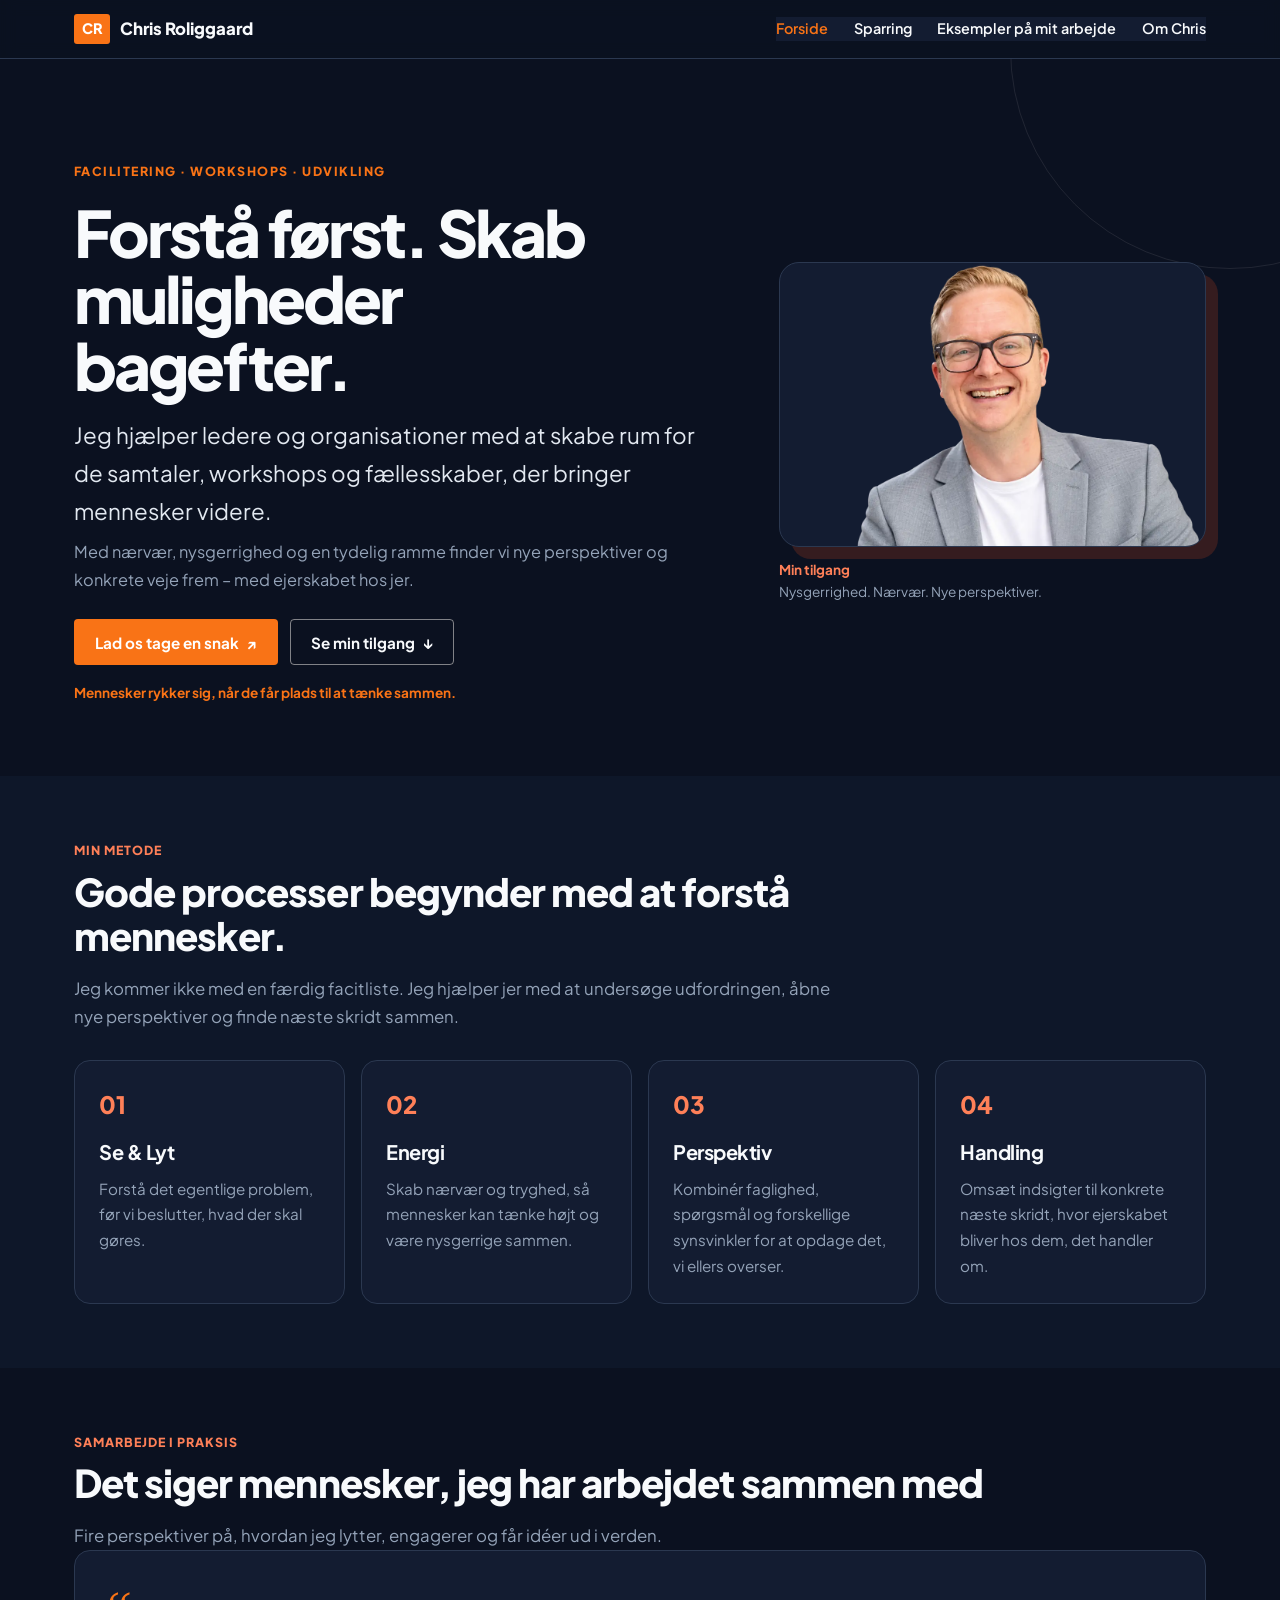
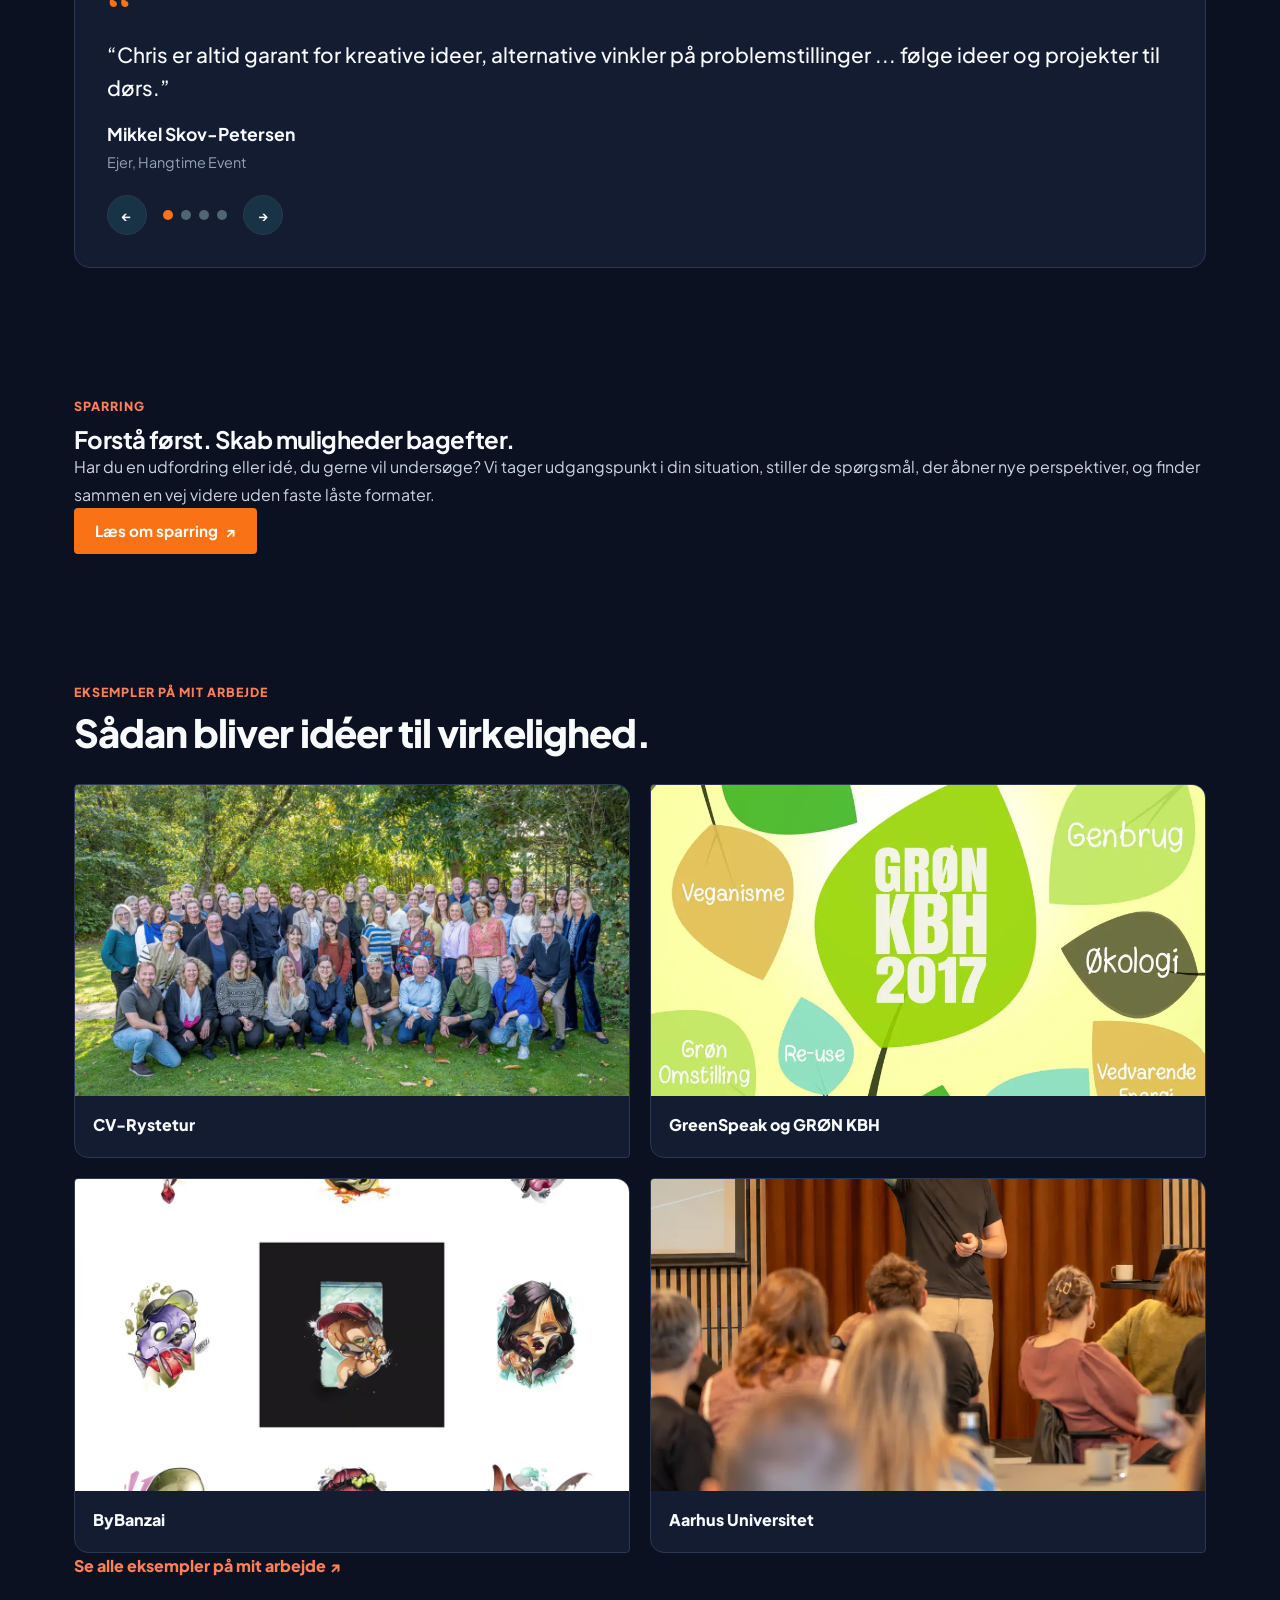
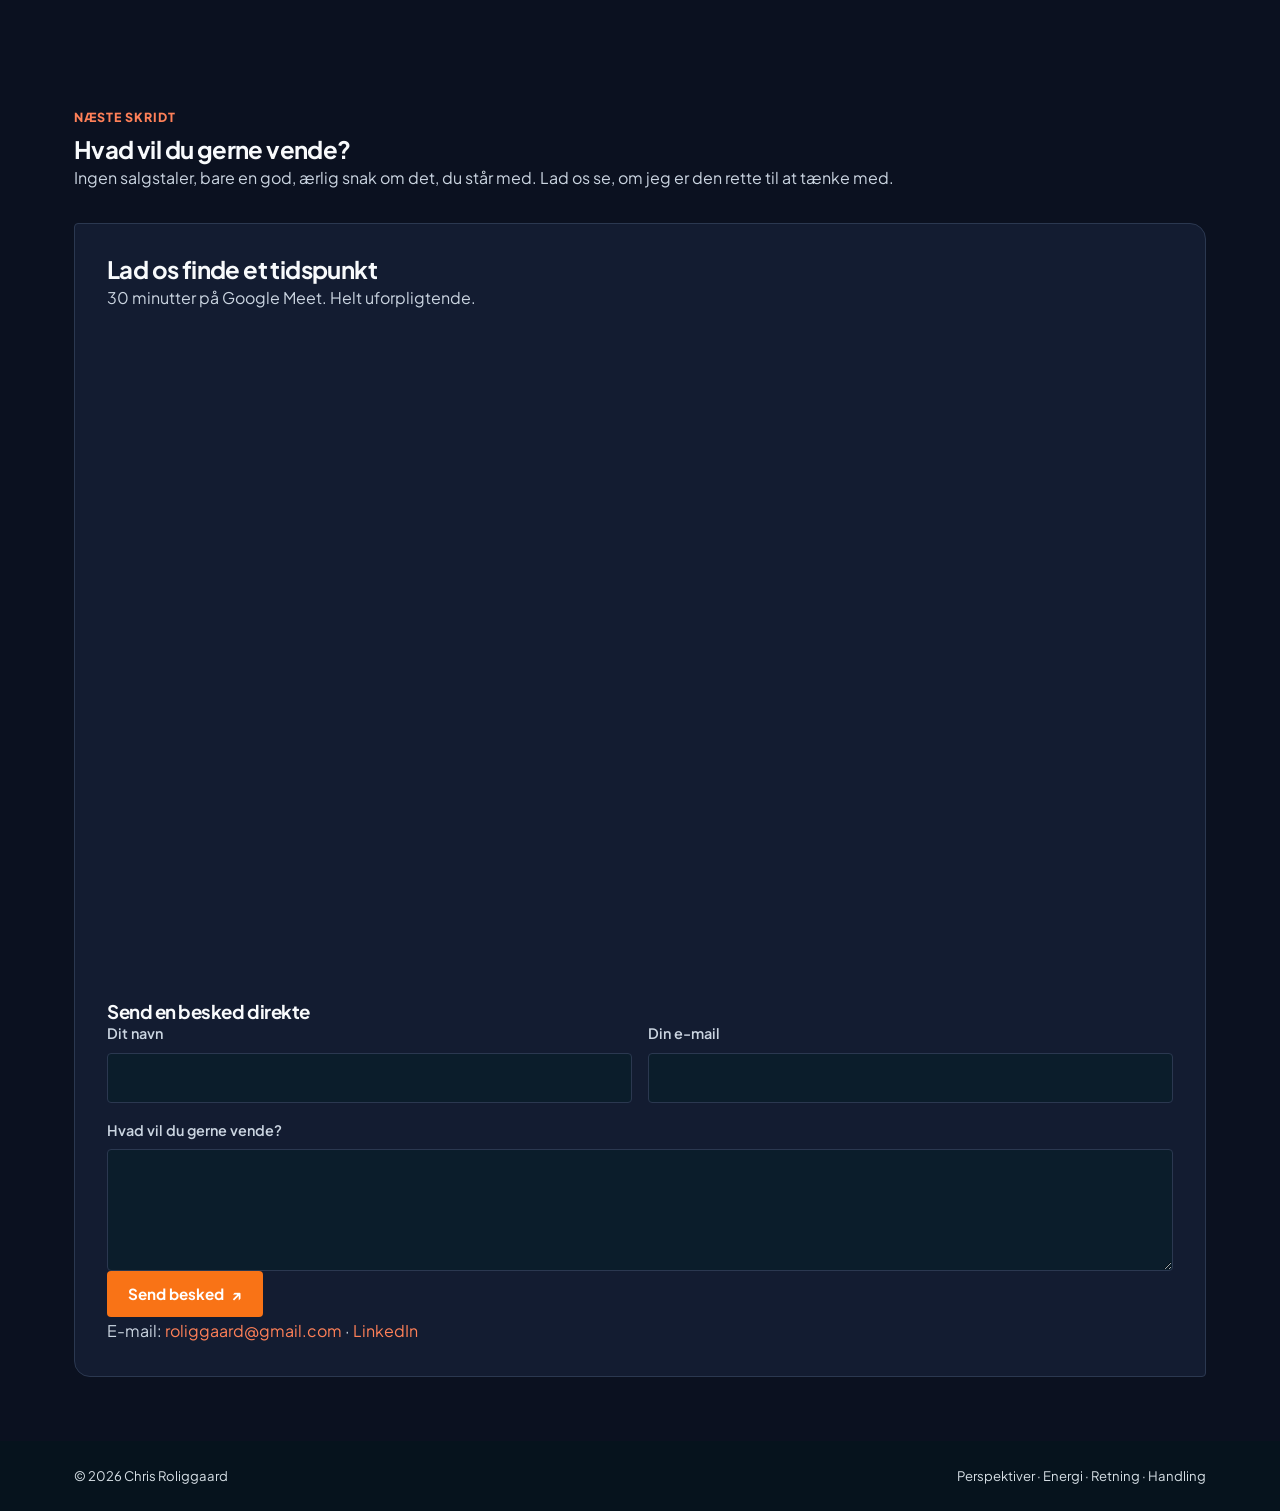
==== index.html @ a4804dbd "Add files via upload" ====
<!DOCTYPE html>
<html lang="da">
<head>
  <meta charset="UTF-8">
  <meta name="viewport" content="width=device-width, initial-scale=1">
  <meta name="theme-color" content="#0b1120">
  <meta name="description" content="Chris Roliggaard hjælper ledere og organisationer med facilitering, workshops, fællesskaber og udvikling. Forstå først. Skab muligheder bagefter.">
  <title>Chris Roliggaard | Facilitering, workshops og udvikling</title>
  <link rel="canonical" href="https://roligraadgivning.github.io/">
  <meta property="og:type" content="website">
  <meta property="og:locale" content="da_DK">
  <meta property="og:site_name" content="Chris Roliggaard">
  <meta property="og:url" content="https://roligraadgivning.github.io/">
  <meta property="og:title" content="Chris Roliggaard | Facilitering, workshops og udvikling">
  <meta property="og:description" content="Facilitering, workshops og udvikling for ledere og organisationer. Vi starter med at forstå det væsentlige – ikke med en standardløsning.">
  <meta property="og:image" content="https://roligraadgivning.github.io/chris-social-share.jpg">
  <meta property="og:image:width" content="1200">
  <meta property="og:image:height" content="627">
  <meta name="twitter:card" content="summary_large_image">
  <link rel="stylesheet" href="styles.css?v=13.0">
  <link rel="preconnect" href="https://fonts.googleapis.com">
  <link rel="preconnect" href="https://fonts.gstatic.com" crossorigin>
  <link href="https://fonts.googleapis.com/css2?family=Plus+Jakarta+Sans:wght@400;500;600;700;800&display=swap" rel="stylesheet">
</head>
<body>
  <a class="skip-link" href="#main-content">Gå til indhold</a>
  <header class="site-header">
    <div class="container nav">
      <a class="brand" href="index.html" aria-label="Chris Roliggaard – forsiden"><span class="brand-mark">CR</span>Chris Roliggaard</a>
      <button class="menu-toggle" type="button" aria-expanded="false" aria-controls="site-nav" aria-label="Åbn menu"><span></span><span></span></button>
      <nav class="nav-links" id="site-nav" aria-label="Hovednavigation">
        <a href="index.html" aria-current="page">Forside</a>
        <a href="sparring.html">Sparring</a>
        <a href="eksempler.html">Eksempler på mit arbejde</a>
        <a href="om-chris.html">Om Chris</a>
      </nav>
      <a class="btn btn-primary nav-cta" href="#booking">Tag en snak <span aria-hidden="true">↓</span></a>
    </div>
  </header>

  <main id="main-content">
    <section class="hero" id="top">
      <div class="container hero-grid">
        <div class="hero-copy-block">
          <p class="hero-eyebrow">FACILITERING · WORKSHOPS · UDVIKLING</p>
          <h1>Forstå først. Skab muligheder bagefter.</h1>
          <p class="hero-copy">Jeg hjælper ledere og organisationer med at skabe rum for de samtaler, workshops og fællesskaber, der bringer mennesker videre.</p>
          <p class="hero-supporting">Med nærvær, nysgerrighed og en tydelig ramme finder vi nye perspektiver og konkrete veje frem – med ejerskabet hos jer.</p>
          <div class="hero-actions">
            <a class="btn btn-primary" href="#booking">Lad os tage en snak <span aria-hidden="true">↗</span></a>
            <a class="btn btn-outline" href="#sparring-preview">Se min tilgang <span aria-hidden="true">↓</span></a>
          </div>
          <p class="hero-note">Mennesker rykker sig, når de får plads til at tænke sammen.</p>
        </div>
        <div class="hero-visual">
          <div class="hero-photo-frame"><img class="hero-photo" src="chris-hero.webp" alt="Chris Roliggaard" fetchpriority="high" width="1100" height="733"></div>
          <div class="photo-caption"><span>Min tilgang</span>Nysgerrighed. Nærvær. Nye perspektiver.</div>
        </div>
      </div>
    </section>

    <section class="section value-prop-section" aria-labelledby="method-title">
      <div class="container">
        <div class="section-heading">
          <div class="section-kicker">Min metode</div>
          <h2 id="method-title">Gode processer begynder med at forstå mennesker.</h2>
          <p class="section-intro">Jeg kommer ikke med en færdig facitliste. Jeg hjælper jer med at undersøge udfordringen, åbne nye perspektiver og finde næste skridt sammen.</p>
        </div>
        <div class="value-grid method-grid">
          <div class="value-card">
            <div class="value-icon">01</div>
            <h3>Se &amp; Lyt</h3>
            <p>Forstå det egentlige problem, før vi beslutter, hvad der skal gøres.</p>
          </div>
          <div class="value-card">
            <div class="value-icon">02</div>
            <h3>Energi</h3>
            <p>Skab nærvær og tryghed, så mennesker kan tænke højt og være nysgerrige sammen.</p>
          </div>
          <div class="value-card">
            <div class="value-icon">03</div>
            <h3>Perspektiv</h3>
            <p>Kombinér faglighed, spørgsmål og forskellige synsvinkler for at opdage det, vi ellers overser.</p>
          </div>
          <div class="value-card">
            <div class="value-icon">04</div>
            <h3>Handling</h3>
            <p>Omsæt indsigter til konkrete næste skridt, hvor ejerskabet bliver hos dem, det handler om.</p>
          </div>
        </div>
      </div>
    </section>

    <section class="section testimonials" aria-labelledby="testimonials-title">
      <div class="container">
        <div class="testimonials-heading">
          <div><div class="section-kicker">Samarbejde i praksis</div><h2 id="testimonials-title">Det siger mennesker, jeg har arbejdet sammen med</h2></div>
          <p class="section-intro">Fire perspektiver på, hvordan jeg lytter, engagerer og får idéer ud i verden.</p>
        </div>
        <div class="testimonial-carousel" role="region" aria-roledescription="karrusel" aria-label="Anbefalinger">
          <div class="testimonial-card">
            <div class="testimonial-card-top"><span class="testimonial-mark" aria-hidden="true">“</span></div>
            <figure class="testimonial-slide active" data-carousel-slide>
              <blockquote>“Chris er altid garant for kreative ideer, alternative vinkler på problemstillinger ... følge ideer og projekter til dørs.”</blockquote>
              <figcaption><strong>Mikkel Skov-Petersen</strong><span>Ejer, Hangtime Event</span></figcaption>
            </figure>
            <figure class="testimonial-slide" data-carousel-slide hidden>
              <blockquote>“Ved hurtig og effektiv analyse finder Chris nemt frem til hvem der skal involveres ... kommunikerer på tværs af afdelinger og ledelseslag.”</blockquote>
              <figcaption><strong>Martin Kim Sun Shik Nielsen</strong><span>CSO, GladTeknik</span></figcaption>
            </figure>
            <figure class="testimonial-slide" data-carousel-slide hidden>
              <blockquote>“Chris er hårdtarbejdende og resultatorienteret ... skabte gode resultater i antallet af følgere og for vores salg.”</blockquote>
              <figcaption><strong>Anders Bøgeløv Jensen</strong><span>Direktør, GreenSpeak</span></figcaption>
            </figure>
            <figure class="testimonial-slide" data-carousel-slide hidden>
              <blockquote>“god til at motivere, anerkende og fastholde sine medarbejdere ... utrolig høj energi, humor ... skabe engagement blandt danskerne.”</blockquote>
              <figcaption><strong>Thomas Warnsholdt</strong><span>Leder af Dialog &amp; Udvikling, Folkekirkens Nødhjælp</span></figcaption>
            </figure>
            <div class="testimonial-controls">
              <button class="carousel-arrow" type="button" data-carousel-prev aria-label="Vis forrige anbefaling"><span aria-hidden="true">←</span></button>
              <div class="carousel-dots" role="group" aria-label="Vælg anbefaling">
                <button type="button" class="dot active" data-carousel-dot="0" aria-label="Vis anbefaling 1"></button>
                <button type="button" class="dot" data-carousel-dot="1" aria-label="Vis anbefaling 2"></button>
                <button type="button" class="dot" data-carousel-dot="2" aria-label="Vis anbefaling 3"></button>
                <button type="button" class="dot" data-carousel-dot="3" aria-label="Vis anbefaling 4"></button>
              </div>
              <button class="carousel-arrow" type="button" data-carousel-next aria-label="Vis næste anbefaling"><span aria-hidden="true">→</span></button>
            </div>
          </div>
        </div>
      </div>
    </section>

    <section class="section section-blue" id="sparring-preview">
      <div class="container sparring-preview">
        <div class="section-kicker">Sparring</div>
        <h2>Forstå først. Skab muligheder bagefter.</h2>
        <p>Har du en udfordring eller idé, du gerne vil undersøge? Vi tager udgangspunkt i din situation, stiller de spørgsmål, der åbner nye perspektiver, og finder sammen en vej videre uden faste låste formater.</p>
        <a class="btn btn-primary" href="sparring.html">Læs om sparring <span aria-hidden="true">↗</span></a>
      </div>
    </section>

    <section class="section section-white home-examples" aria-labelledby="examples-title">
      <div class="container">
        <div class="section-heading"><div class="section-kicker">Eksempler på mit arbejde</div><h2 id="examples-title">Sådan bliver idéer til virkelighed.</h2></div>
        <div class="home-example-grid">
          <a class="home-example-card" href="eksempler.html#cv-rystetur"><img src="cv-rystetur-faellesskab.webp" alt="Deltagerne i CV-Rystetur samlet udendørs" loading="lazy" width="600" height="400"><span>CV-Rystetur</span></a>
          <a class="home-example-card" href="eksempler.html#greenspeak"><img src="gron-kbh-2017.webp" alt="GRØN KBH 2017 event" loading="lazy" width="600" height="400"><span>GreenSpeak og GRØN KBH</span></a>
          <a class="home-example-card" href="eksempler.html#bybanzai"><img src="bybanzai-koncept.webp" alt="ByBanzai-konceptet" loading="lazy" width="600" height="400"><span>ByBanzai</span></a>
          <a class="home-example-card" href="eksempler.html#aarhus-universitet"><img src="aarhus-undervisning.webp" alt="Aarhus Universitet undervisning" loading="lazy" width="600" height="400"><span>Aarhus Universitet</span></a>
        </div>
        <a class="text-link home-examples-link" href="eksempler.html">Se alle eksempler på mit arbejde <span aria-hidden="true">↗</span></a>
      </div>
    </section>

    <section class="section contact" id="booking">
      <div class="container">
        <div class="home-final-cta">
          <div class="section-kicker">Næste skridt</div>
          <h2>Hvad vil du gerne vende?</h2>
          <p>Ingen salgstaler, bare en god, ærlig snak om det, du står med. Lad os se, om jeg er den rette til at tænke med.</p>
        </div>

        <div class="booking-widget" id="booking-calendar">
          <div class="booking-widget-heading">
            <h2>Lad os finde et tidspunkt</h2>
            <p>30 minutter på Google Meet. Helt uforpligtende.</p>
          </div>
          <div class="booking-panel">
            <div class="booking-frame-window"><iframe src="https://calendar.google.com/calendar/appointments/schedules/AcZssZ35mEbGiesAEXLH7DN4RPwk8IxYnJVUGaKLK5U5f87mrVrdr9maRscMo-LD0ivQM_WXs5zu7FGB?gv=true" title="Vælg en ledig tid til en samtale med Chris Roliggaard" width="100%" height="650" frameborder="0" loading="lazy"></iframe></div>
          </div>
          <div class="form-container" id="kontaktformular" style="margin-top:2rem;">
            <h3>Send en besked direkte</h3>
            <form class="contact-form" action="mailto:roliggaard@gmail.com" method="post" enctype="text/plain">
              <div class="contact-form-grid"><label>Dit navn<input type="text" name="name" required></label><label>Din e-mail<input type="email" name="email" required></label></div>
              <label>Hvad vil du gerne vende?<textarea name="message" rows="4" required></textarea></label>
              <button class="btn btn-primary" type="submit">Send besked <span aria-hidden="true">↗</span></button>
            </form>
          </div>
          <p class="contact-detail">E-mail: <a href="mailto:roliggaard@gmail.com">roliggaard@gmail.com</a> · <a href="https://www.linkedin.com/in/chrisroliggaard/" target="_blank" rel="noopener noreferrer">LinkedIn</a></p>
        </div>
      </div>
    </section>
  </main>

  <footer class="site-footer">
    <div class="container footer-inner"><p>© 2026 Chris Roliggaard</p><p>Perspektiver · Energi · Retning · Handling</p></div>
  </footer>
  <script src="script.js"></script>
</body>
</html>
---- styles.css ----
/* GLOBAL & RESET */
:root {
  --bg-primary: #0b1d2b;
  --bg-secondary: #102538;
  --bg-blue: #102538;
  --text-main: #f8f4ee;
  --text-muted: #cbd6de;
  --accent-color: #f4511e;
  --accent-hover: #d94112;
  --border-color: #29404f;
  --font-family: 'Plus Jakarta Sans', system-ui, -apple-system, sans-serif;
  --max-width: 1180px;
}

*, *::before, *::after {
  box-sizing: border-box;
  margin: 0;
  padding: 0;
}

body {
  font-family: var(--font-family);
  background-color: var(--bg-primary);
  color: var(--text-main);
  line-height: 1.6;
  -webkit-font-smoothing: antialiased;
}

a {
  color: inherit;
  text-decoration: none;
}

img {
  max-width: 100%;
  height: auto;
  display: block;
}

.container {
  max-width: var(--max-width);
  margin: 0 auto;
  padding: 0 1.5rem;
}

.content-narrow {
  max-width: 760px;
  margin: 0 auto;
}

/* HEADER & NAV */
.site-header {
  background: rgba(251, 250, 247, 0.95);
  backdrop-filter: blur(8px);
  position: sticky;
  top: 0;
  z-index: 100;
  border-bottom: 1px solid var(--border-color);
  padding: 1rem 0;
}

.nav {
  display: flex;
  align-items: center;
  justify-content: space-between;
}

.brand {
  font-weight: 800;
  font-size: 1.25rem;
  display: flex;
  align-items: center;
  gap: 0.6rem;
}

.brand-mark {
  background: var(--text-main);
  color: #fff;
  padding: 0.2rem 0.5rem;
  border-radius: 6px;
  font-size: 0.9rem;
}

.nav-links {
  display: flex;
  gap: 2rem;
  align-items: center;
}

.nav-links a {
  font-weight: 600;
  font-size: 0.95rem;
  color: var(--text-muted);
  transition: color 0.2s;
}

.nav-links a:hover, .nav-links a[aria-current="page"] {
  color: var(--accent-color);
}

.menu-toggle {
  display: none;
  background: none;
  border: none;
  cursor: pointer;
  flex-direction: column;
  gap: 5px;
}

.menu-toggle span {
  width: 24px;
  height: 2px;
  background: var(--text-main);
}

/* BUTTONS */
.btn {
  display: inline-flex;
  align-items: center;
  gap: 0.5rem;
  padding: 0.75rem 1.5rem;
  border-radius: 8px;
  font-weight: 700;
  font-size: 0.95rem;
  cursor: pointer;
  transition: all 0.2s ease;
  border: none;
}

.btn-primary {
  background: var(--text-main);
  color: #fff;
}

.btn-primary:hover {
  background: #374151;
  transform: translateY(-1px);
}

.btn-outline {
  background: transparent;
  border: 2px solid var(--text-main);
  color: var(--text-main);
}

.btn-outline:hover {
  background: var(--text-main);
  color: #fff;
}

/* HERO */
.hero {
  padding: 5rem 0 4rem;
}

.hero-grid {
  display: grid;
  grid-template-columns: 1.2fr 0.8fr;
  gap: 3rem;
  align-items: center;
}

.hero h1 {
  font-size: 3.5rem;
  font-weight: 800;
  line-height: 1.1;
  margin-bottom: 1.2rem;
}

.hero-copy {
  font-size: 1.25rem;
  color: var(--text-muted);
  margin-bottom: 2rem;
}

.hero-actions {
  display: flex;
  gap: 1rem;
  margin-bottom: 1.5rem;
}

.hero-note {
  font-size: 0.9rem;
  font-weight: 600;
  color: var(--accent-color);
  text-transform: uppercase;
  letter-spacing: 0.05em;
}

.hero-photo-frame {
  border-radius: 16px;
  overflow: hidden;
  box-shadow: 0 20px 25px -5px rgba(0, 0, 0, 0.1);
}

.photo-caption {
  margin-top: 0.75rem;
  font-size: 0.85rem;
  color: var(--text-muted);
}

.photo-caption span {
  display: block;
  font-weight: 700;
  color: var(--text-main);
}

/* SECTIONS */
.section {
  padding: 5rem 0;
}

.section-white {
  background: var(--bg-secondary);
}

.section-blue {
  background: var(--bg-blue);
}

.section-kicker {
  color: var(--accent-color);
  font-weight: 800;
  text-transform: uppercase;
  font-size: 0.85rem;
  letter-spacing: 0.05em;
  margin-bottom: 0.5rem;
}

.section-heading {
  margin-bottom: 3rem;
}

.section-heading h2 {
  font-size: 2.25rem;
  font-weight: 800;
}

/* VALUE PROP GRID */
.value-grid {
  display: grid;
  grid-template-columns: repeat(3, 1fr);
  gap: 2rem;
}

.value-card {
  background: #fff;
  padding: 2rem;
  border-radius: 12px;
  border: 1px solid var(--border-color);
}

.value-icon {
  font-size: 1.5rem;
  font-weight: 800;
  color: var(--accent-color);
  margin-bottom: 1rem;
}

.value-card h3 {
  font-size: 1.25rem;
  margin-bottom: 0.75rem;
}

.value-card p {
  color: var(--text-muted);
  font-size: 0.95rem;
}

/* TESTIMONIALS */
.testimonial-card {
  background: #fff;
  padding: 3rem;
  border-radius: 16px;
  border: 1px solid var(--border-color);
  position: relative;
}

.testimonial-mark {
  font-size: 4rem;
  line-height: 1;
  color: var(--accent-color);
  font-family: serif;
}

.testimonial-slide blockquote {
  font-size: 1.35rem;
  font-weight: 500;
  margin-bottom: 1.5rem;
}

.testimonial-slide figcaption strong {
  display: block;
  font-size: 1.1rem;
}

.testimonial-slide figcaption span {
  color: var(--text-muted);
  font-size: 0.9rem;
}

.testimonial-controls {
  display: flex;
  align-items: center;
  gap: 1rem;
  margin-top: 2rem;
}

.carousel-arrow {
  background: var(--bg-primary);
  border: 1px solid var(--border-color);
  width: 40px;
  height: 40px;
  border-radius: 50%;
  cursor: pointer;
  font-weight: bold;
}

.carousel-dots {
  display: flex;
  gap: 0.5rem;
}

.carousel-dots .dot {
  width: 10px;
  height: 10px;
  border-radius: 50%;
  background: var(--border-color);
  border: none;
  cursor: pointer;
}

.carousel-dots .dot.active {
  background: var(--accent-color);
}

/* CASES / EXAMPLES */
.home-example-grid, .case-grid {
  display: grid;
  grid-template-columns: repeat(2, 1fr);
  gap: 2rem;
}

.home-example-card, .case-card {
  background: #fff;
  border-radius: 12px;
  overflow: hidden;
  border: 1px solid var(--border-color);
  display: flex;
  flex-direction: column;
}

.case-card {
  padding: 2rem;
}

.case-card-image {
  border-radius: 8px;
  margin-bottom: 1.5rem;
}

.case-meta {
  font-size: 0.85rem;
  font-weight: 700;
  color: var(--accent-color);
  margin-bottom: 0.5rem;
}

.case-label {
  font-size: 0.9rem;
  font-weight: 700;
  margin-top: 1rem;
}

.highlight-box {
  background: var(--bg-blue);
  padding: 2rem;
  border-radius: 12px;
  margin: 2rem 0;
}

/* BOOKING & FOOTER */
.booking-widget {
  background: #fff;
  border-radius: 16px;
  padding: 3rem;
  border: 1px solid var(--border-color);
  margin-top: 2rem;
}

.contact-form-grid {
  display: grid;
  grid-template-columns: repeat(2, 1fr);
  gap: 1rem;
  margin-bottom: 1rem;
}

.contact-form label {
  display: flex;
  flex-direction: column;
  gap: 0.4rem;
  font-weight: 600;
  font-size: 0.9rem;
}

.contact-form input, .contact-form textarea {
  padding: 0.75rem;
  border: 1px solid var(--border-color);
  border-radius: 8px;
  font-family: inherit;
}

.site-footer {
  background: var(--text-main);
  color: #fff;
  padding: 3rem 0;
  font-size: 0.9rem;
}

.footer-inner {
  display: flex;
  justify-content: space-between;
}

/* RESPONSIVE */
@media (max-width: 900px) {
  .hero-grid, .value-grid, .home-example-grid, .case-grid {
    grid-template-columns: 1fr;
  }

  .hero h1 {
    font-size: 2.5rem;
  }

  .menu-toggle {
    display: flex;
  }

  .nav-links {
    display: none;
    position: absolute;
    top: 100%;
    left: 0;
    right: 0;
    background: #fff;
    flex-direction: column;
    padding: 1.5rem;
    border-bottom: 1px solid var(--border-color);
  }

  .nav-links.active {
    display: flex;
  }
}


/* ==========================================================
   V12 — unified visual system
   Typeface: Plus Jakarta Sans throughout
   Palette: navy / orange / warm white
   ========================================================== */
:root {
  --navy: #0b1d2b;
  --navy-raised: #102538;
  --navy-border: #29404f;
  --orange: #f4511e;
  --orange-hover: #d94112;
  --warm-white: #f8f4ee;
  --body-copy: #d7e0e6;
  --muted-copy: #aebdc8;
  --font-family: 'Plus Jakarta Sans', system-ui, -apple-system, BlinkMacSystemFont, 'Segoe UI', sans-serif;
  --max-width: 1180px;
}

html { scroll-behavior: smooth; }
body, button, input, textarea, select {
  font-family: var(--font-family);
}
body {
  background: var(--navy);
  color: var(--warm-white);
  line-height: 1.65;
  font-size: 16px;
}
p { line-height: 1.7; }
h1, h2, h3, h4, h5, h6 {
  color: var(--warm-white);
  line-height: 1.16;
  letter-spacing: -.025em;
}
a { transition: color .18s ease, background-color .18s ease, border-color .18s ease; }
img { max-width: 100%; }
.container { max-width: var(--max-width); }

/* Header is the same on every page */
.site-header {
  background: rgba(11,29,43,.97);
  color: var(--warm-white);
  border-bottom: 1px solid rgba(248,244,238,.12);
  padding: .85rem 0;
}
.brand { color: var(--warm-white); font-size: 1.05rem; white-space: nowrap; }
.brand-mark {
  background: var(--orange);
  color: #fff;
  border-radius: 3px;
  padding: .22rem .48rem;
}
.nav-links { gap: clamp(.9rem, 2vw, 1.8rem); }
.nav-links a {
  color: #d7e0e6;
  font-size: .9rem;
}
.nav-links a:hover, .nav-links a[aria-current="page"] { color: #ff8058; }
.menu-toggle span { background: var(--warm-white); }

/* Buttons: one recognizable treatment across the site */
.btn {
  display: inline-flex;
  align-items: center;
  justify-content: center;
  gap: .45rem;
  padding: .78rem 1.25rem;
  border-radius: 4px;
  font: 700 .95rem/1.25 var(--font-family);
  border: 1px solid transparent;
  text-align: center;
}
.btn-primary { background: var(--orange); color: #fff; }
.btn-primary:hover { background: var(--orange-hover); color: #fff; transform: translateY(-1px); }
.btn-outline {
  background: transparent;
  color: var(--warm-white);
  border: 1px solid rgba(248,244,238,.5);
}
.btn-outline:hover { background: var(--warm-white); color: var(--navy); }

/* Keep the skip link accessible, but not visible in the page header */
.skip-link {
  position: absolute;
  left: 1rem;
  top: -100px;
  z-index: 1000;
  padding: .75rem 1rem;
  background: var(--orange);
  color: white;
}
.skip-link:focus { top: 1rem; }

/* Homepage hero */
.hero {
  background: var(--navy);
  color: var(--warm-white);
  padding: clamp(3.5rem, 6vw, 5.25rem) 0;
  position: relative;
  overflow: hidden;
}
.hero::after {
  content: "";
  position: absolute;
  width: 440px;
  height: 440px;
  right: -170px;
  top: -230px;
  border: 1px solid rgba(248,244,238,.09);
  border-radius: 50%;
  pointer-events: none;
}
.hero-grid { position: relative; z-index: 1; gap: clamp(2rem, 5vw, 4rem); }
.hero h1 {
  font-size: clamp(2.75rem, 5.3vw, 4.5rem);
  font-weight: 800;
  line-height: 1.04;
  letter-spacing: -.045em;
  margin-bottom: 1.1rem;
}
.hero-copy {
  color: var(--body-copy);
  font-size: clamp(1.05rem, 1.5vw, 1.2rem);
  margin-bottom: 1.5rem;
}
.hero-benefits { color: var(--body-copy); }
.hero-benefits strong { color: var(--warm-white); }
.hero-actions { gap: .75rem; margin-bottom: 1rem; }
.hero-note {
  color: #ff8058;
  font-size: .85rem;
  font-weight: 700;
  letter-spacing: .035em;
}
.hero-photo-frame {
  border-radius: 4px 24px 4px 24px;
  overflow: hidden;
  border: 1px solid rgba(248,244,238,.15);
  box-shadow: 12px 12px 0 rgba(244,81,30,.18);
}
.photo-caption { color: var(--muted-copy); }
.photo-caption span { color: #ff8058; }

/* Shared section rhythm: compact and consistent */
.section { padding: clamp(2.8rem, 5vw, 4.25rem) 0; }
.section-white, .section-blue, .testimonials, .home-examples, .home-about, .contact {
  background: var(--navy);
  color: var(--warm-white);
}
.section-heading { margin-bottom: 1.75rem; }
.section-heading h2, .testimonials-heading h2, .home-about h2 {
  font-size: clamp(1.8rem, 3vw, 2.5rem);
  color: var(--warm-white);
  font-weight: 800;
  letter-spacing: -.04em;
}
.section-kicker, .eyebrow {
  color: #ff8058;
  font-size: .78rem;
  font-weight: 800;
  text-transform: uppercase;
  letter-spacing: .08em;
  margin-bottom: .55rem;
}
.section-intro { color: var(--body-copy); max-width: 760px; }

/* Value cards and all cards use the same dark raised surface */
.value-grid { gap: 1.25rem; }
.value-card, .case-card, .home-example-card {
  background: var(--navy-raised);
  color: var(--warm-white);
  border: 1px solid var(--navy-border);
  border-radius: 4px 14px 4px 14px;
  overflow: hidden;
}
.value-card { padding: 1.5rem; }
.value-icon, .case-meta { color: #ff8058; }
.value-card h3, .case-card h2, .case-card h3 { color: var(--warm-white); }
.value-card p, .case-card p { color: var(--body-copy); }
.highlight-box {
  background: #142c3e;
  border: 1px solid var(--navy-border);
  color: var(--warm-white);
  border-radius: 4px 12px 4px 12px;
  padding: 1.25rem 1.5rem;
  margin: 1.5rem 0;
}
.highlight-box h3 { color: var(--warm-white); margin-bottom: .5rem; }
.highlight-box p, .highlight-box li { color: var(--body-copy); }

/* Testimonials — compact and readable */
.testimonial-card {
  background: var(--navy-raised);
  color: var(--warm-white);
  border: 1px solid var(--navy-border);
  border-radius: 4px 16px 4px 16px;
  padding: clamp(1.25rem, 3vw, 2rem);
}
.testimonial-mark { color: var(--orange); font-size: 3.5rem; }
.testimonial-slide blockquote {
  color: var(--warm-white);
  font-size: clamp(1.05rem, 1.8vw, 1.3rem);
  line-height: 1.55;
  font-weight: 500;
  margin-bottom: 1rem;
}
.testimonial-slide figcaption strong { color: var(--warm-white); }
.testimonial-slide figcaption span { color: var(--muted-copy); }
.testimonial-controls { margin-top: 1.25rem; }
.carousel-arrow {
  background: #183246;
  color: var(--warm-white);
  border: 1px solid var(--navy-border);
}
.carousel-dots .dot { background: #526574; }
.carousel-dots .dot.active { background: var(--orange); }

/* Example cards: image, metadata, title and description stay together */
.home-example-grid, .case-grid { gap: 1.25rem; }
.home-example-card { display: flex; flex-direction: column; }
.home-example-card > img, .home-example-card picture img {
  width: 100%;
  aspect-ratio: 16 / 9;
  object-fit: cover;
}
.home-example-card > span {
  display: block;
  padding: 1rem 1.15rem 1.15rem;
  color: var(--warm-white);
  font-weight: 800;
}
.home-example-card:hover, .case-card:hover, .value-card:hover {
  border-color: #536b7a;
}
.home-examples-link, .text-link { color: #ff8058; font-weight: 800; }
.home-examples-link:hover, .text-link:hover { color: #ffb199; }
.case-card { padding: clamp(1.25rem, 2.5vw, 1.8rem); }
.case-card-image { width: 100%; border-radius: 4px; margin-bottom: 1.1rem; }
.case-label { color: #ff8058; font-size: .85rem; margin-top: 1rem; }
.case-feature {
  display: grid;
  grid-template-columns: minmax(0, 1fr) minmax(300px, .9fr);
  align-items: center;
  gap: clamp(1.5rem, 4vw, 3rem);
}
.case-presentation img { width: 100%; border-radius: 4px 16px 4px 16px; }
.case-presentation figcaption { color: var(--muted-copy); font-size: .8rem; margin-top: .5rem; }
.case-action-buttons { display: flex; flex-wrap: wrap; gap: .75rem; margin-top: 1.25rem; }

/* Interior page headings are all the same size and colour */
.page-hero {
  background: var(--navy);
  color: var(--warm-white);
  padding: clamp(2.5rem, 4vw, 3.5rem) 0 1.5rem;
}
.page-hero h1 {
  font-size: clamp(2.1rem, 4vw, 3.3rem);
  font-weight: 800;
  letter-spacing: -.04em;
  margin: .2rem 0 .8rem;
}
.page-hero .hero-copy { max-width: 760px; margin-bottom: 0; }
.content-narrow { max-width: 820px; }
main > .section-white, main > .section-blue { background: var(--navy); }
main > section { color: var(--warm-white); }
main > section p, main > section li { color: var(--body-copy); }
main > section h2, main > section h3 { color: var(--warm-white); }

/* About page photo */
.profile-image-wrapper img {
  width: 100%;
  max-height: 450px;
  object-fit: cover;
  border-radius: 4px 16px 4px 16px;
}

/* Contact and booking card */
.contact { background: var(--navy); }
.home-final-cta h2 { color: var(--warm-white); }
.home-final-cta p { color: var(--body-copy); }
.booking-widget {
  background: var(--navy-raised);
  color: var(--warm-white);
  border: 1px solid var(--navy-border);
  border-radius: 4px 16px 4px 16px;
  padding: clamp(1.25rem, 3vw, 2rem);
}
.booking-widget h2, .booking-widget h3 { color: var(--warm-white); }
.booking-widget p, .booking-widget label, .contact-detail { color: var(--body-copy); }
.booking-widget a:not(.btn) { color: #ff8058; }
.contact-form input, .contact-form textarea {
  background: #0b1d2b;
  color: var(--warm-white);
  border: 1px solid var(--navy-border);
  border-radius: 4px;
  font: 400 1rem/1.5 var(--font-family);
}
.contact-form input:focus, .contact-form textarea:focus {
  outline: 2px solid var(--orange);
  outline-offset: 1px;
}
.site-footer {
  background: #06131d;
  color: #d7e0e6;
  padding: 1.5rem 0;
  font-size: .82rem;
}
.footer-inner { gap: 1rem; }
.footer-inner p { color: #d7e0e6; }

/* Navigation CTA hidden so the homepage has one primary action */
.nav-cta { display: none !important; }

/* Mobile: retain same type, contrast and spacing */
@media (max-width: 900px) {
  .hero-grid, .value-grid, .home-example-grid, .case-grid { grid-template-columns: 1fr; }
  .case-feature { grid-template-columns: 1fr; }
  .hero h1 { font-size: clamp(2.4rem, 9vw, 3.3rem); }
  .menu-toggle { display: flex; }
  .nav-links {
    display: none;
    position: absolute;
    top: 100%;
    left: 0;
    right: 0;
    background: var(--navy);
    flex-direction: column;
    align-items: stretch;
    padding: 1.25rem 1.5rem;
    border-bottom: 1px solid var(--navy-border);
    gap: .25rem;
  }
  .nav-links a { padding: .65rem 0; color: var(--body-copy); }
  .nav-links.active { display: flex; }
  .hero-photo-frame { box-shadow: 8px 8px 0 rgba(244,81,30,.18); }
}
@media (max-width: 520px) {
  .container { padding: 0 1.1rem; }
  .hero { padding: 2.75rem 0; }
  .section { padding: 2.5rem 0; }
  .page-hero { padding: 2.25rem 0 1.25rem; }
  .btn { width: auto; max-width: 100%; }
  .case-action-buttons { align-items: flex-start; flex-direction: column; }
  .footer-inner { flex-direction: column; }
}


/* V13 — brand refinement and homepage hierarchy */
:root {
  --navy: #0b1120;
  --navy-raised: #131c31;
  --navy-border: #2b3850;
  --orange: #f97316;
  --orange-hover: #ea580c;
  --warm-white: #f8fafc;
  --body-copy: #cbd5e1;
  --muted-copy: #94a3b8;
}
body { background: var(--navy); color: var(--warm-white); }
.site-header { background: rgba(11, 17, 32, .94); border-bottom: 1px solid var(--navy-border); }
.nav-links { background: var(--navy-raised); }
.nav-links a { color: var(--warm-white); }
.nav-links a:hover, .nav-links a[aria-current="page"] { color: var(--orange); }
.brand { color: var(--warm-white); }
.hero { padding: clamp(3.5rem, 8vw, 6.5rem) 0 4.5rem; }
.hero-grid { gap: clamp(2rem, 5vw, 5rem); }
.hero h1 { max-width: 13ch; font-size: clamp(2.65rem, 5vw, 4.65rem); letter-spacing: -.045em; line-height: 1.04; }
.hero-eyebrow { color: var(--orange); font-size: .78rem; font-weight: 800; letter-spacing: .12em; margin-bottom: 1rem; }
.hero-copy { max-width: 42rem; font-size: clamp(1.15rem, 2vw, 1.4rem); color: #e2e8f0; }
.hero-supporting { max-width: 40rem; color: var(--muted-copy); font-size: 1.02rem; margin-top: -1rem; margin-bottom: 1.6rem; }
.hero-note { text-transform: none; letter-spacing: 0; color: var(--orange); }
.hero-photo-frame { background: var(--navy-raised); border: 1px solid var(--navy-border); border-radius: 1.25rem; }
.hero-photo { width: 100%; height: auto; aspect-ratio: 3 / 2; object-fit: cover; object-position: center 35%; }
.photo-caption { color: var(--muted-copy); }
.value-prop-section { background: #0e1729; }
.section-heading { max-width: 760px; }
.section-heading h2, .testimonials h2 { letter-spacing: -.025em; }
.section-intro { margin-top: 1rem; max-width: 48rem; color: var(--muted-copy); font-size: 1.05rem; }
.method-grid { grid-template-columns: repeat(4, minmax(0, 1fr)); gap: 1rem; }
.value-card, .testimonial-card { background: var(--navy-raised); color: var(--warm-white); border: 1px solid var(--navy-border); border-radius: 1rem; }
.value-card { padding: 1.5rem; }
.value-card p, .testimonial-slide figcaption span { color: var(--muted-copy); }
.testimonials { background: var(--navy); }
.testimonial-slide blockquote { color: var(--warm-white); }
.section-blue { background: #101a2e; }
input, textarea, select { background: #0b1120; color: var(--warm-white); border-color: var(--navy-border); }
:focus-visible { outline: 3px solid #fb923c; outline-offset: 3px; }
@media (max-width: 900px) {
  .hero-grid { grid-template-columns: 1fr; }
  .hero h1 { max-width: 15ch; }
  .hero-visual { max-width: 640px; width: 100%; }
  .method-grid { grid-template-columns: repeat(2, minmax(0, 1fr)); }
  .nav-links { background: var(--navy-raised); }
}
@media (max-width: 560px) {
  .hero { padding-top: 3rem; }
  .hero-actions { flex-direction: column; align-items: stretch; }
  .hero-actions .btn { width: 100%; justify-content: center; }
  .method-grid { grid-template-columns: 1fr; }
  .value-card, .testimonial-card { padding: 1.25rem; }
}
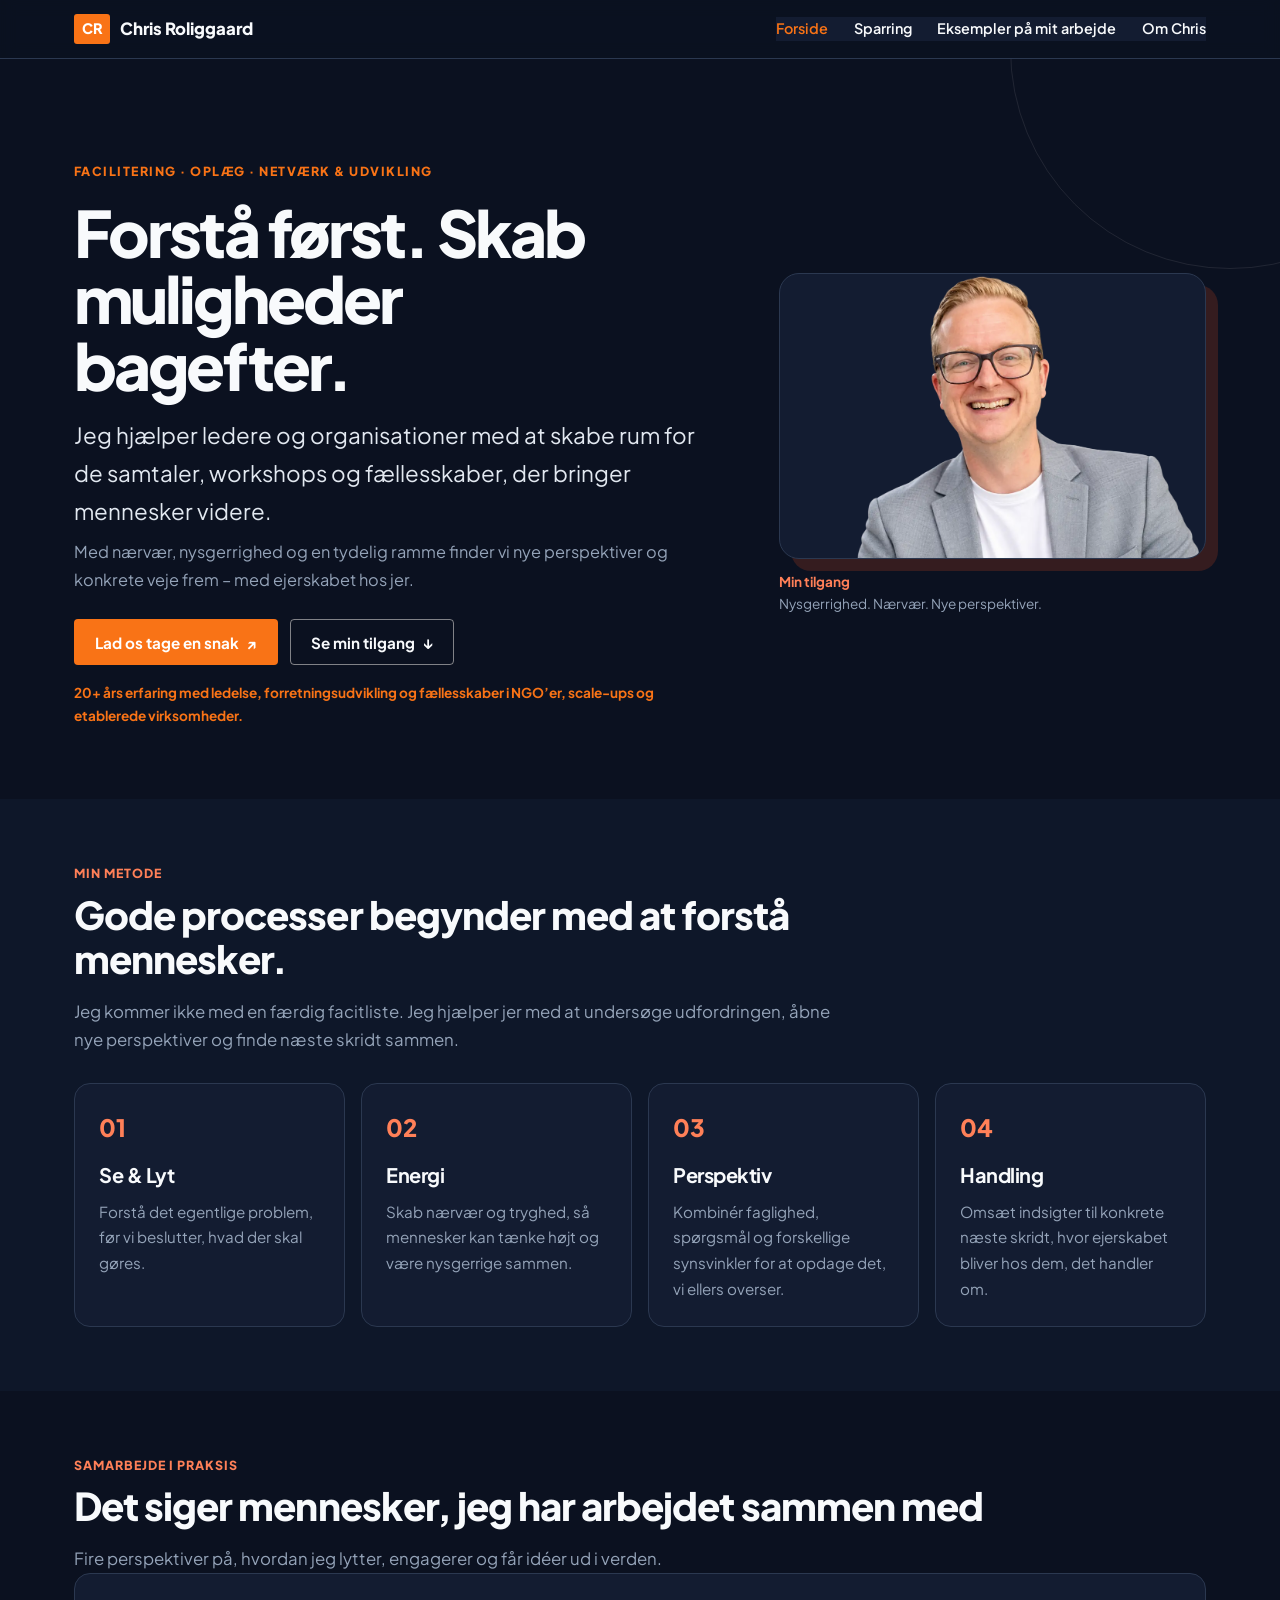
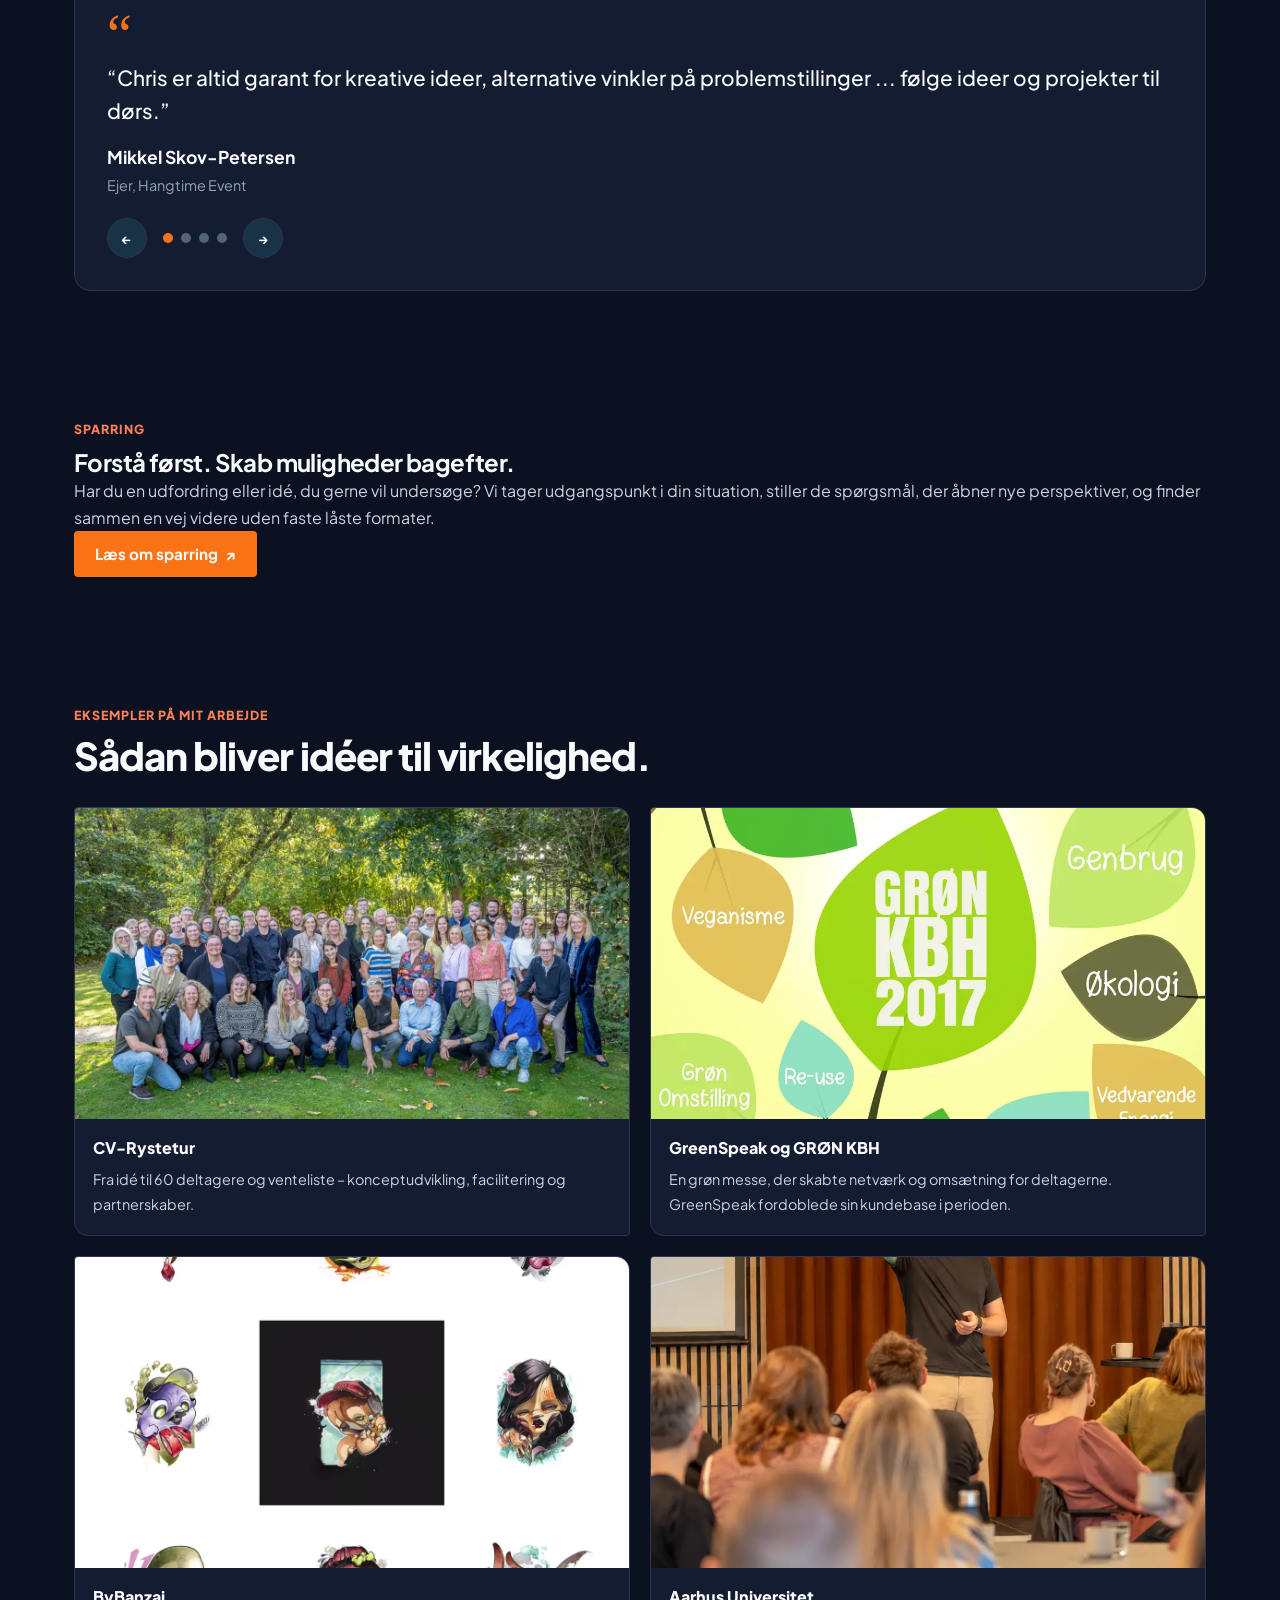
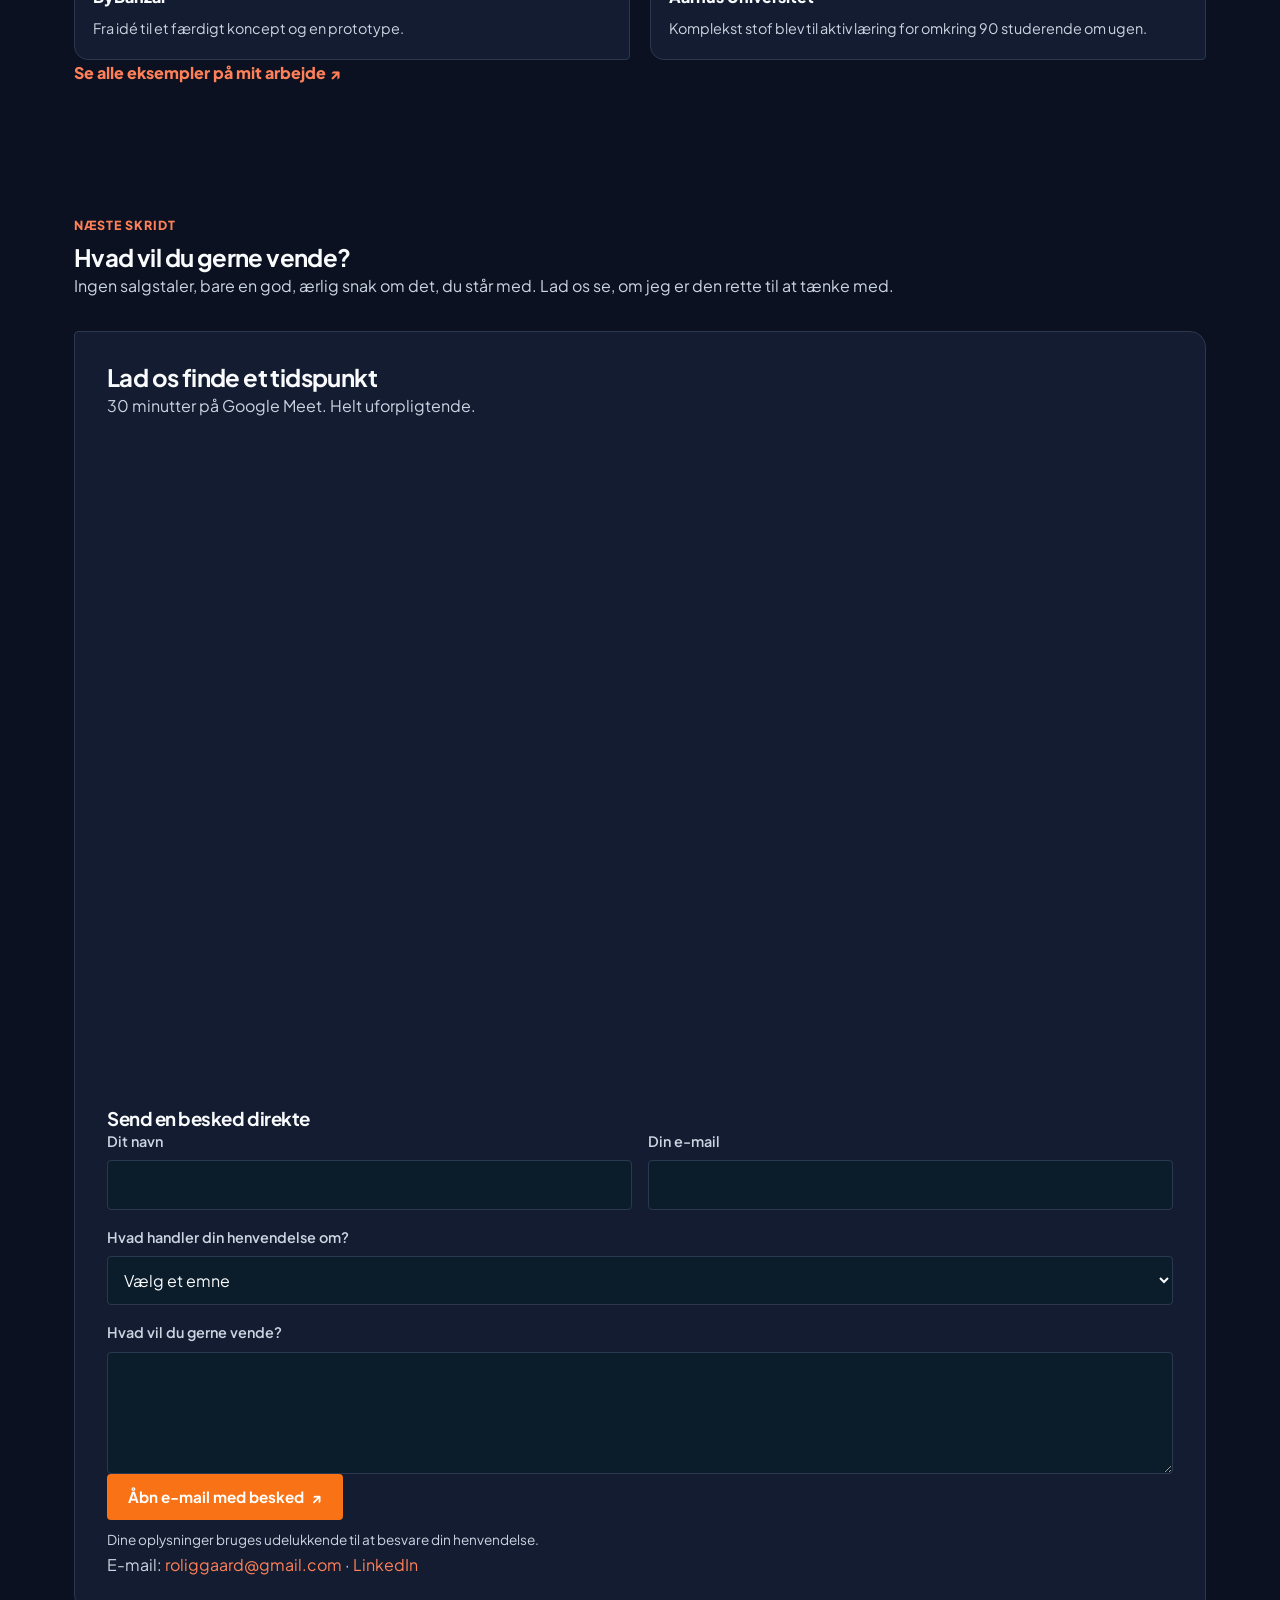
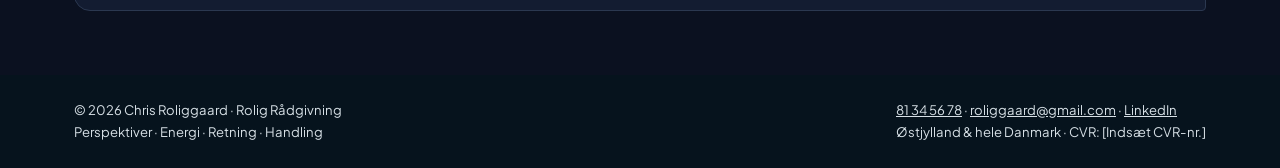
==== commit 53014564: "Klargør forsiden til lancering" ====
--- a/index.html
+++ b/index.html
@@ -21,6 +21,93 @@
   <link rel="preconnect" href="https://fonts.googleapis.com">
   <link rel="preconnect" href="https://fonts.gstatic.com" crossorigin>
   <link href="https://fonts.googleapis.com/css2?family=Plus+Jakarta+Sans:wght@400;500;600;700;800&display=swap" rel="stylesheet">
+  <script type="application/ld+json">
+    {
+      "@context": "https://schema.org",
+      "@graph": [
+        {
+          "@type": "Person",
+          "@id": "https://roligraadgivning.github.io/#chris-roliggaard",
+          "name": "Chris Roliggaard",
+          "url": "https://roligraadgivning.github.io/",
+          "email": "roliggaard@gmail.com",
+          "telephone": "+4581345678",
+          "sameAs": "https://www.linkedin.com/in/chrisroliggaard/",
+          "worksFor": {
+            "@id": "https://roligraadgivning.github.io/#rolig-raadgivning"
+          }
+        },
+        {
+          "@type": "ProfessionalService",
+          "@id": "https://roligraadgivning.github.io/#rolig-raadgivning",
+          "name": "Rolig Rådgivning",
+          "url": "https://roligraadgivning.github.io/",
+          "email": "roliggaard@gmail.com",
+          "telephone": "+4581345678",
+          "areaServed": {
+            "@type": "Country",
+            "name": "Danmark"
+          },
+          "hasOfferCatalog": {
+            "@type": "OfferCatalog",
+            "name": "Ydelser",
+            "itemListElement": [
+              {
+                "@type": "Offer",
+                "itemOffered": {
+                  "@type": "Service",
+                  "name": "Facilitering",
+                  "provider": {
+                    "@id": "https://roligraadgivning.github.io/#rolig-raadgivning"
+                  }
+                }
+              },
+              {
+                "@type": "Offer",
+                "itemOffered": {
+                  "@type": "Service",
+                  "name": "Oplæg",
+                  "provider": {
+                    "@id": "https://roligraadgivning.github.io/#rolig-raadgivning"
+                  }
+                }
+              },
+              {
+                "@type": "Offer",
+                "itemOffered": {
+                  "@type": "Service",
+                  "name": "Workshops",
+                  "provider": {
+                    "@id": "https://roligraadgivning.github.io/#rolig-raadgivning"
+                  }
+                }
+              },
+              {
+                "@type": "Offer",
+                "itemOffered": {
+                  "@type": "Service",
+                  "name": "Netværksudvikling",
+                  "provider": {
+                    "@id": "https://roligraadgivning.github.io/#rolig-raadgivning"
+                  }
+                }
+              },
+              {
+                "@type": "Offer",
+                "itemOffered": {
+                  "@type": "Service",
+                  "name": "Konceptudvikling",
+                  "provider": {
+                    "@id": "https://roligraadgivning.github.io/#rolig-raadgivning"
+                  }
+                }
+              }
+            ]
+          }
+        }
+      ]
+    }
+  </script>
 </head>
 <body>
   <a class="skip-link" href="#main-content">Gå til indhold</a>
@@ -42,7 +129,7 @@
     <section class="hero" id="top">
       <div class="container hero-grid">
         <div class="hero-copy-block">
-          <p class="hero-eyebrow">FACILITERING · WORKSHOPS · UDVIKLING</p>
+          <p class="hero-eyebrow">FACILITERING · OPLÆG · NETVÆRK &amp; UDVIKLING</p>
           <h1>Forstå først. Skab muligheder bagefter.</h1>
           <p class="hero-copy">Jeg hjælper ledere og organisationer med at skabe rum for de samtaler, workshops og fællesskaber, der bringer mennesker videre.</p>
           <p class="hero-supporting">Med nærvær, nysgerrighed og en tydelig ramme finder vi nye perspektiver og konkrete veje frem – med ejerskabet hos jer.</p>
@@ -50,7 +137,7 @@
             <a class="btn btn-primary" href="#booking">Lad os tage en snak <span aria-hidden="true">↗</span></a>
             <a class="btn btn-outline" href="#sparring-preview">Se min tilgang <span aria-hidden="true">↓</span></a>
           </div>
-          <p class="hero-note">Mennesker rykker sig, når de får plads til at tænke sammen.</p>
+          <p class="hero-note">20+ års erfaring med ledelse, forretningsudvikling og fællesskaber i NGO’er, scale-ups og etablerede virksomheder.</p>
         </div>
         <div class="hero-visual">
           <div class="hero-photo-frame"><img class="hero-photo" src="chris-hero.webp" alt="Chris Roliggaard" fetchpriority="high" width="1100" height="733"></div>
@@ -144,10 +231,10 @@
       <div class="container">
         <div class="section-heading"><div class="section-kicker">Eksempler på mit arbejde</div><h2 id="examples-title">Sådan bliver idéer til virkelighed.</h2></div>
         <div class="home-example-grid">
-          <a class="home-example-card" href="eksempler.html#cv-rystetur"><img src="cv-rystetur-faellesskab.webp" alt="Deltagerne i CV-Rystetur samlet udendørs" loading="lazy" width="600" height="400"><span>CV-Rystetur</span></a>
-          <a class="home-example-card" href="eksempler.html#greenspeak"><img src="gron-kbh-2017.webp" alt="GRØN KBH 2017 event" loading="lazy" width="600" height="400"><span>GreenSpeak og GRØN KBH</span></a>
-          <a class="home-example-card" href="eksempler.html#bybanzai"><img src="bybanzai-koncept.webp" alt="ByBanzai-konceptet" loading="lazy" width="600" height="400"><span>ByBanzai</span></a>
-          <a class="home-example-card" href="eksempler.html#aarhus-universitet"><img src="aarhus-undervisning.webp" alt="Aarhus Universitet undervisning" loading="lazy" width="600" height="400"><span>Aarhus Universitet</span></a>
+          <a class="home-example-card" href="eksempler.html#cv-rystetur"><img src="cv-rystetur-faellesskab.webp" alt="Deltagerne i CV-Rystetur samlet udendørs" loading="lazy" width="600" height="400"><span>CV-Rystetur</span><p class="home-example-description">Fra idé til 60 deltagere og venteliste – konceptudvikling, facilitering og partnerskaber.</p></a>
+          <a class="home-example-card" href="eksempler.html#greenspeak"><img src="gron-kbh-2017.webp" alt="GRØN KBH 2017 event" loading="lazy" width="600" height="400"><span>GreenSpeak og GRØN KBH</span><p class="home-example-description">En grøn messe, der skabte netværk og omsætning for deltagerne. GreenSpeak fordoblede sin kundebase i perioden.</p></a>
+          <a class="home-example-card" href="eksempler.html#bybanzai"><img src="bybanzai-koncept.webp" alt="ByBanzai-konceptet" loading="lazy" width="600" height="400"><span>ByBanzai</span><p class="home-example-description">Fra idé til et færdigt koncept og en prototype.</p></a>
+          <a class="home-example-card" href="eksempler.html#aarhus-universitet"><img src="aarhus-undervisning.webp" alt="Aarhus Universitet undervisning" loading="lazy" width="600" height="400"><span>Aarhus Universitet</span><p class="home-example-description">Komplekst stof blev til aktiv læring for omkring 90 studerende om ugen.</p></a>
         </div>
         <a class="text-link home-examples-link" href="eksempler.html">Se alle eksempler på mit arbejde <span aria-hidden="true">↗</span></a>
       </div>
@@ -171,10 +258,22 @@
           </div>
           <div class="form-container" id="kontaktformular" style="margin-top:2rem;">
             <h3>Send en besked direkte</h3>
-            <form class="contact-form" action="mailto:roliggaard@gmail.com" method="post" enctype="text/plain">
+            <form class="contact-form" aria-describedby="kontakt-privatliv">
               <div class="contact-form-grid"><label>Dit navn<input type="text" name="name" required></label><label>Din e-mail<input type="email" name="email" required></label></div>
+              <label>Hvad handler din henvendelse om?
+                <select name="topic" required>
+                  <option value="" disabled selected>Vælg et emne</option>
+                  <option>Facilitering &amp; Workshop</option>
+                  <option>Oplæg &amp; Formidling</option>
+                  <option>Netværk &amp; Konceptudvikling</option>
+                  <option>Sparring / Samarbejde</option>
+                </select>
+              </label>
               <label>Hvad vil du gerne vende?<textarea name="message" rows="4" required></textarea></label>
-              <button class="btn btn-primary" type="submit">Send besked <span aria-hidden="true">↗</span></button>
+              <button class="btn btn-primary" type="submit" disabled>Åbn e-mail med besked <span aria-hidden="true">↗</span></button>
+              <p class="contact-form-note" id="kontakt-privatliv">Dine oplysninger bruges udelukkende til at besvare din henvendelse.</p>
+              <p class="contact-form-note" role="status"></p>
+              <noscript><p>Skriv direkte til <a href="mailto:roliggaard@gmail.com">roliggaard@gmail.com</a>.</p></noscript>
             </form>
           </div>
           <p class="contact-detail">E-mail: <a href="mailto:roliggaard@gmail.com">roliggaard@gmail.com</a> · <a href="https://www.linkedin.com/in/chrisroliggaard/" target="_blank" rel="noopener noreferrer">LinkedIn</a></p>
@@ -184,8 +283,17 @@
   </main>
 
   <footer class="site-footer">
-    <div class="container footer-inner"><p>© 2026 Chris Roliggaard</p><p>Perspektiver · Energi · Retning · Handling</p></div>
+    <div class="container footer-inner">
+      <div>
+        <p>© 2026 Chris Roliggaard · Rolig Rådgivning</p>
+        <p>Perspektiver · Energi · Retning · Handling</p>
+      </div>
+      <div>
+        <p><a href="tel:+4581345678">81 34 56 78</a> · <a href="mailto:roliggaard@gmail.com">roliggaard@gmail.com</a> · <a href="https://www.linkedin.com/in/chrisroliggaard/">LinkedIn</a></p>
+        <p>Østjylland &amp; hele Danmark · CVR: [Indsæt CVR-nr.]</p>
+      </div>
+    </div>
   </footer>
-  <script src="script.js"></script>
+  <script src="script.js?v=13.0"></script>
 </body>
 </html>
--- a/styles.css
+++ b/styles.css
@@ -403,7 +403,7 @@
   font-size: 0.9rem;
 }
 
-.contact-form input, .contact-form textarea {
+.contact-form input, .contact-form select, .contact-form textarea {
   padding: 0.75rem;
   border: 1px solid var(--border-color);
   border-radius: 8px;
@@ -685,6 +685,12 @@
   color: var(--warm-white);
   font-weight: 800;
 }
+.home-example-card > span { padding-bottom: .35rem; }
+.home-example-description {
+  margin: 0;
+  padding: 0 1.15rem 1.15rem;
+  font-size: .9rem;
+}
 .home-example-card:hover, .case-card:hover, .value-card:hover {
   border-color: #536b7a;
 }
@@ -744,17 +750,20 @@
 .booking-widget h2, .booking-widget h3 { color: var(--warm-white); }
 .booking-widget p, .booking-widget label, .contact-detail { color: var(--body-copy); }
 .booking-widget a:not(.btn) { color: #ff8058; }
-.contact-form input, .contact-form textarea {
+.contact-form input, .contact-form select, .contact-form textarea {
   background: #0b1d2b;
   color: var(--warm-white);
   border: 1px solid var(--navy-border);
   border-radius: 4px;
   font: 400 1rem/1.5 var(--font-family);
 }
-.contact-form input:focus, .contact-form textarea:focus {
+.contact-form input:focus, .contact-form select:focus, .contact-form textarea:focus {
   outline: 2px solid var(--orange);
   outline-offset: 1px;
 }
+.contact-form select { margin-bottom: 1rem; }
+.contact-form-note { margin: .5rem 0 0; font-size: .85rem; }
+.contact-form-note:empty { margin: 0; }
 .site-footer {
   background: #06131d;
   color: #d7e0e6;
@@ -763,6 +772,7 @@
 }
 .footer-inner { gap: 1rem; }
 .footer-inner p { color: #d7e0e6; }
+.footer-inner a { color: inherit; text-decoration: underline; }
 
 /* Navigation CTA hidden so the homepage has one primary action */
 .nav-cta { display: none !important; }
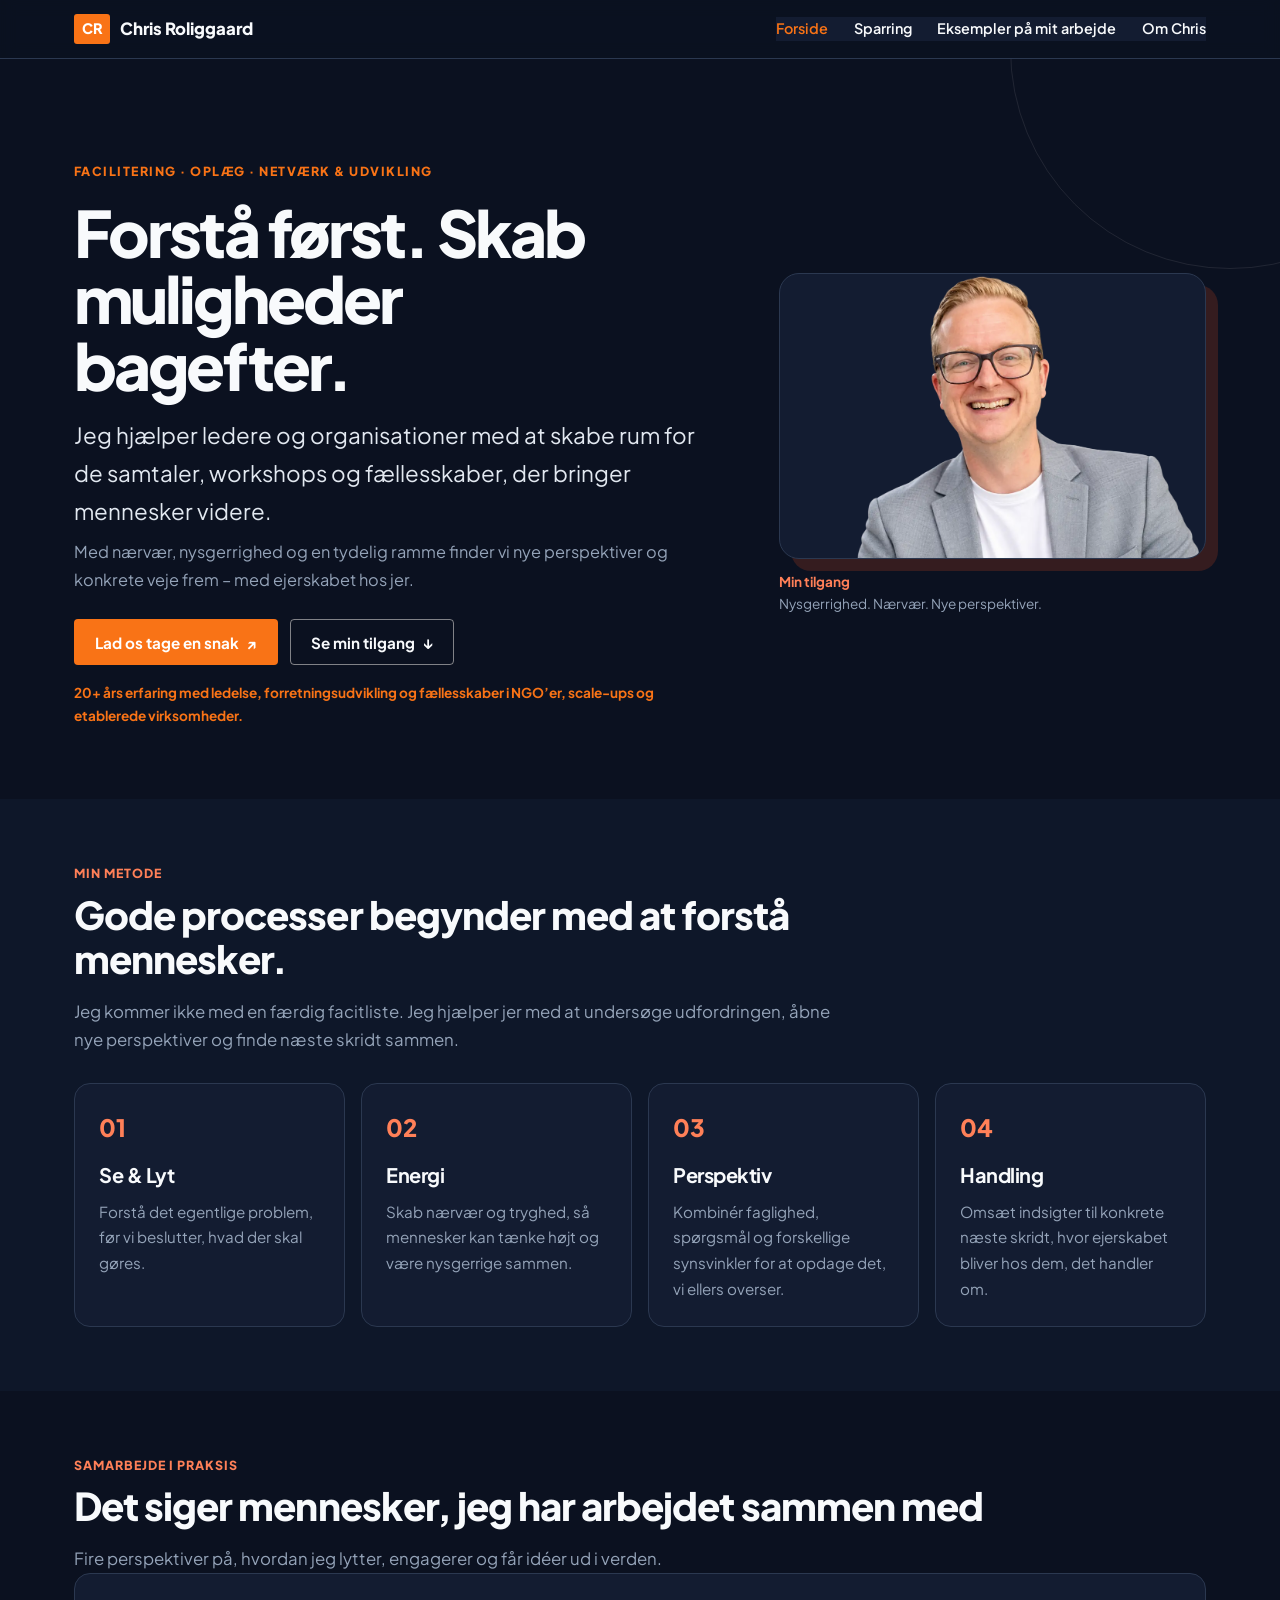
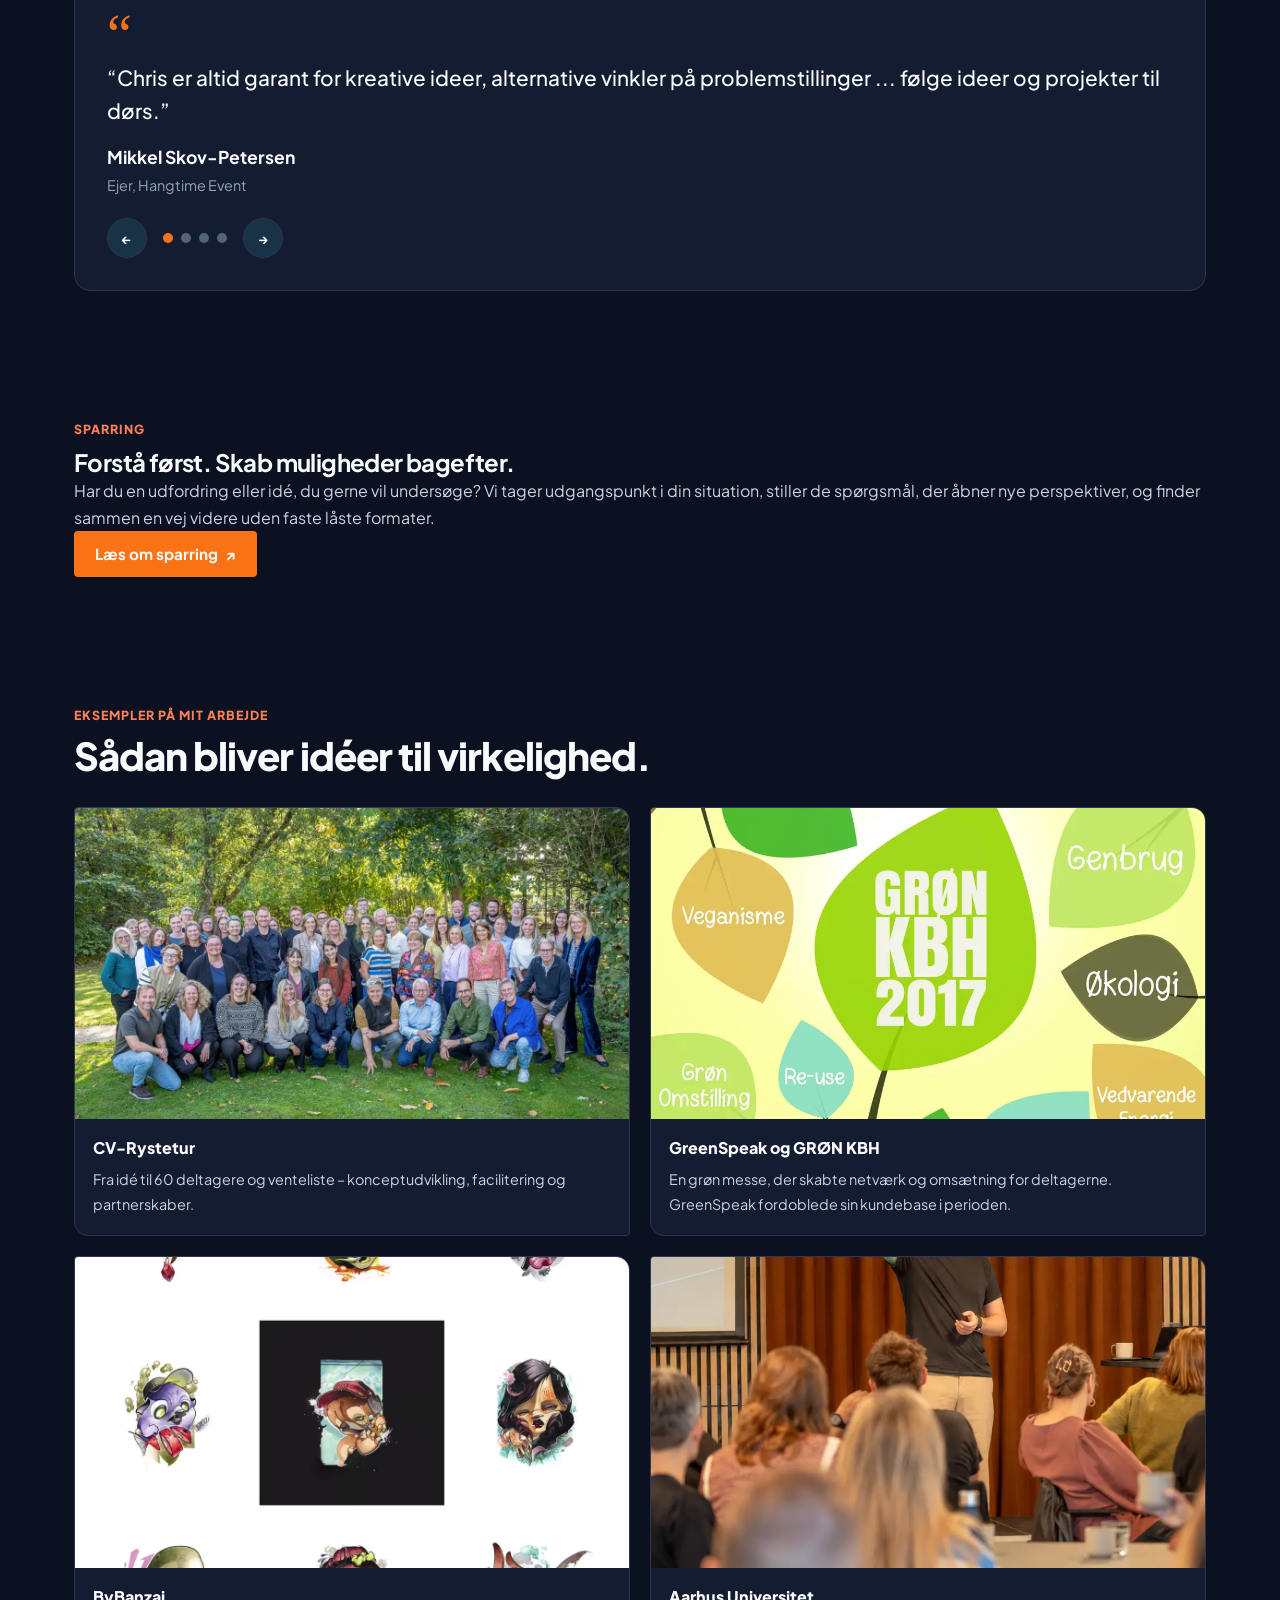
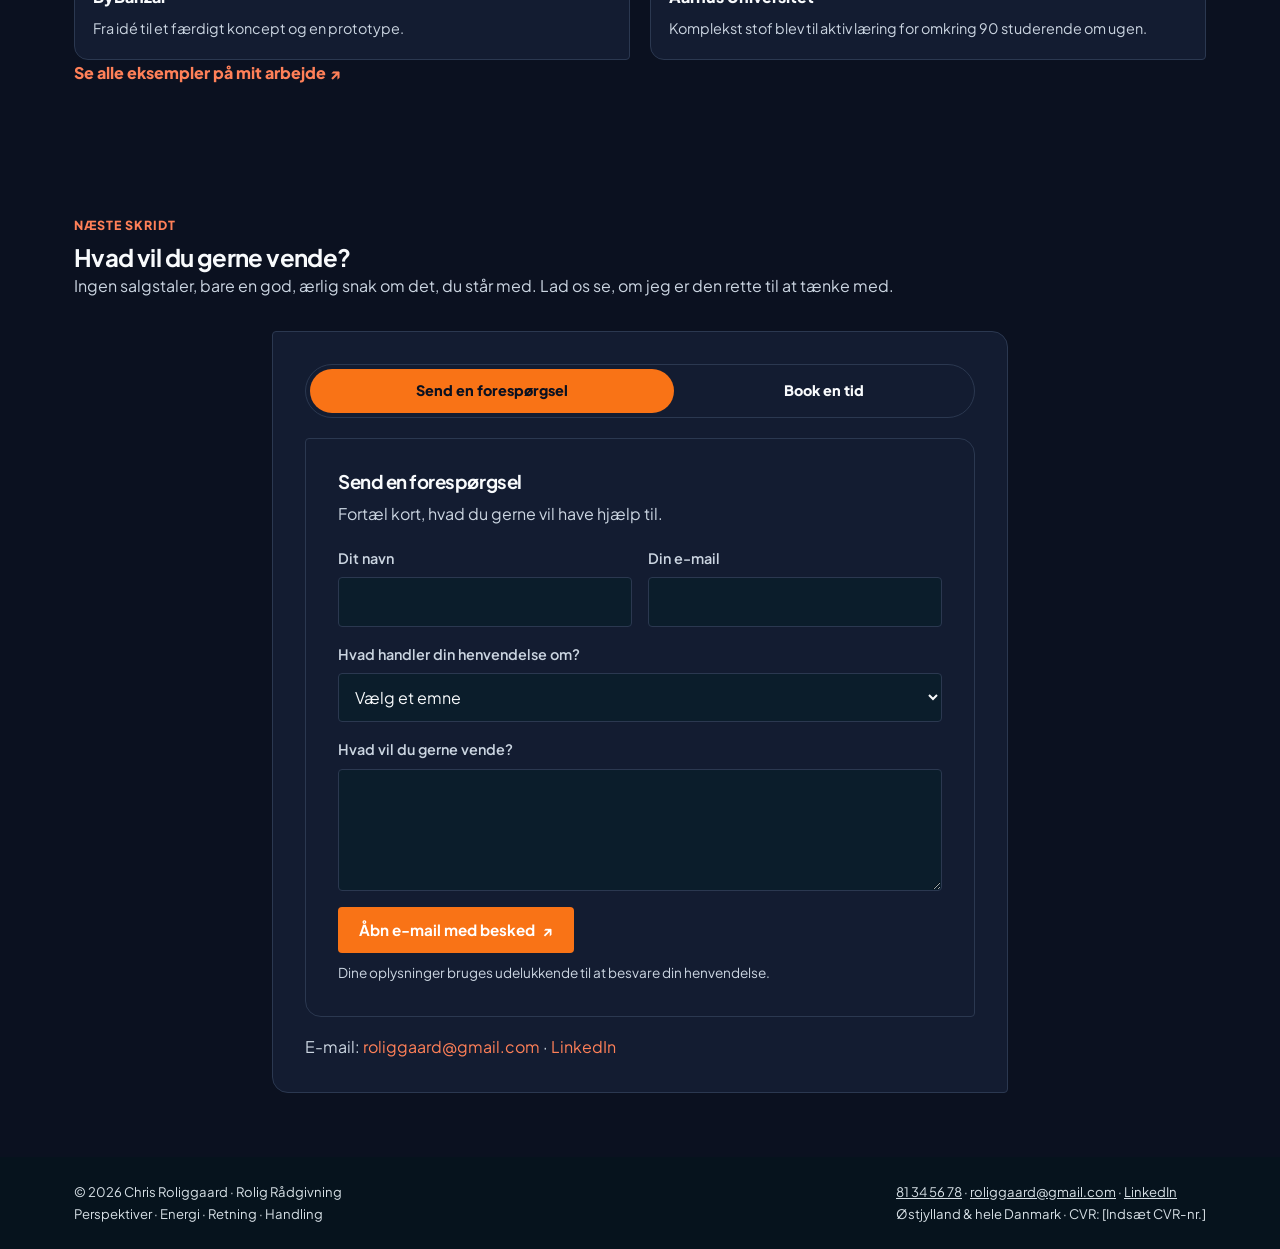
==== commit 08f4efe4: "Vis forespørgsel og booking som to kontaktvalg" ====
--- a/index.html
+++ b/index.html
@@ -17,7 +17,7 @@
   <meta property="og:image:width" content="1200">
   <meta property="og:image:height" content="627">
   <meta name="twitter:card" content="summary_large_image">
-  <link rel="stylesheet" href="styles.css?v=13.0">
+  <link rel="stylesheet" href="styles.css?v=13.1">
   <link rel="preconnect" href="https://fonts.googleapis.com">
   <link rel="preconnect" href="https://fonts.gstatic.com" crossorigin>
   <link href="https://fonts.googleapis.com/css2?family=Plus+Jakarta+Sans:wght@400;500;600;700;800&display=swap" rel="stylesheet">
@@ -248,16 +248,15 @@
           <p>Ingen salgstaler, bare en god, ærlig snak om det, du står med. Lad os se, om jeg er den rette til at tænke med.</p>
         </div>
 
-        <div class="booking-widget" id="booking-calendar">
-          <div class="booking-widget-heading">
-            <h2>Lad os finde et tidspunkt</h2>
-            <p>30 minutter på Google Meet. Helt uforpligtende.</p>
-          </div>
-          <div class="booking-panel">
-            <div class="booking-frame-window"><iframe src="https://calendar.google.com/calendar/appointments/schedules/AcZssZ35mEbGiesAEXLH7DN4RPwk8IxYnJVUGaKLK5U5f87mrVrdr9maRscMo-LD0ivQM_WXs5zu7FGB?gv=true" title="Vælg en ledig tid til en samtale med Chris Roliggaard" width="100%" height="650" frameborder="0" loading="lazy"></iframe></div>
-          </div>
-          <div class="form-container" id="kontaktformular" style="margin-top:2rem;">
-            <h3>Send en besked direkte</h3>
+        <div class="booking-widget contact-choices">
+          <nav class="contact-switch" aria-label="Kontaktmuligheder">
+            <a href="#kontaktformular">Send en forespørgsel</a>
+            <a href="#booking-calendar">Book en tid</a>
+          </nav>
+
+          <div class="contact-panel" id="kontaktformular">
+            <h3>Send en forespørgsel</h3>
+            <p>Fortæl kort, hvad du gerne vil have hjælp til.</p>
             <form class="contact-form" aria-describedby="kontakt-privatliv">
               <div class="contact-form-grid"><label>Dit navn<input type="text" name="name" required></label><label>Din e-mail<input type="email" name="email" required></label></div>
               <label>Hvad handler din henvendelse om?
@@ -276,6 +275,13 @@
               <noscript><p>Skriv direkte til <a href="mailto:roliggaard@gmail.com">roliggaard@gmail.com</a>.</p></noscript>
             </form>
           </div>
+
+          <div class="contact-panel contact-calendar" id="booking-calendar">
+            <h3>En samtale på 30 minutter</h3>
+            <p>Vælg en tid, der passer dig. Vi mødes på Google Meet og taler om det, du står med.</p>
+            <a class="btn btn-primary" href="https://calendar.google.com/calendar/appointments/schedules/AcZssZ35mEbGiesAEXLH7DN4RPwk8IxYnJVUGaKLK5U5f87mrVrdr9maRscMo-LD0ivQM_WXs5zu7FGB" target="_blank" rel="noopener noreferrer">Åbn min kalender <span aria-hidden="true">↗</span></a>
+            <p class="contact-form-note">Kalenderen åbner i en ny fane hos Google.</p>
+          </div>
           <p class="contact-detail">E-mail: <a href="mailto:roliggaard@gmail.com">roliggaard@gmail.com</a> · <a href="https://www.linkedin.com/in/chrisroliggaard/" target="_blank" rel="noopener noreferrer">LinkedIn</a></p>
         </div>
       </div>
@@ -294,6 +300,6 @@
       </div>
     </div>
   </footer>
-  <script src="script.js?v=13.0"></script>
+  <script src="script.js?v=13.1"></script>
 </body>
 </html>
--- a/styles.css
+++ b/styles.css
@@ -865,3 +865,91 @@
   .method-grid { grid-template-columns: 1fr; }
   .value-card, .testimonial-card { padding: 1.25rem; }
 }
+
+/* Contact choices */
+.contact-choices {
+  max-width: 46rem;
+  margin-inline: auto;
+}
+
+.contact-switch {
+  display: grid;
+  grid-template-columns: 1.25fr 1fr;
+  gap: .25rem;
+  padding: .25rem;
+  border: 1px solid var(--navy-border);
+  border-radius: 2rem;
+  margin-bottom: 1.25rem;
+}
+
+.contact-switch a:not(.btn) {
+  display: grid;
+  place-items: center;
+  min-height: 44px;
+  padding: .5rem .65rem;
+  text-align: center;
+  color: var(--warm-white);
+  border-radius: 2rem;
+  font-size: .9rem;
+  font-weight: 800;
+}
+
+.contact-switch a[aria-current="true"]:not(.btn) {
+  background: var(--orange);
+  color: #0b1120;
+}
+
+.contact-panel {
+  padding: clamp(1rem, 4vw, 2rem);
+  border: 1px solid var(--navy-border);
+  border-radius: 4px 16px 4px 16px;
+  scroll-margin-top: 6rem;
+}
+
+.contact-panel[hidden],
+.contact-form [hidden] {
+  display: none;
+}
+
+.contact-panel:not([hidden]) + .contact-panel:not([hidden]) {
+  margin-top: 1rem;
+}
+
+.contact-panel h3 + p {
+  margin: .45rem 0 1.25rem;
+}
+
+.contact-form-grid > label {
+  min-width: 0;
+}
+
+.contact-form input, .contact-form select, .contact-form textarea {
+  min-width: 0;
+}
+
+.contact-form textarea {
+  resize: vertical;
+}
+
+.contact-form button {
+  margin-top: 1rem;
+}
+
+.contact-form button:disabled {
+  opacity: .7;
+  cursor: wait;
+}
+
+.contact-calendar {
+  text-align: center;
+}
+
+.contact-choices .contact-detail {
+  margin-top: 1rem;
+}
+
+@media (max-width: 600px) {
+  .contact-form-grid {
+    grid-template-columns: 1fr;
+  }
+}
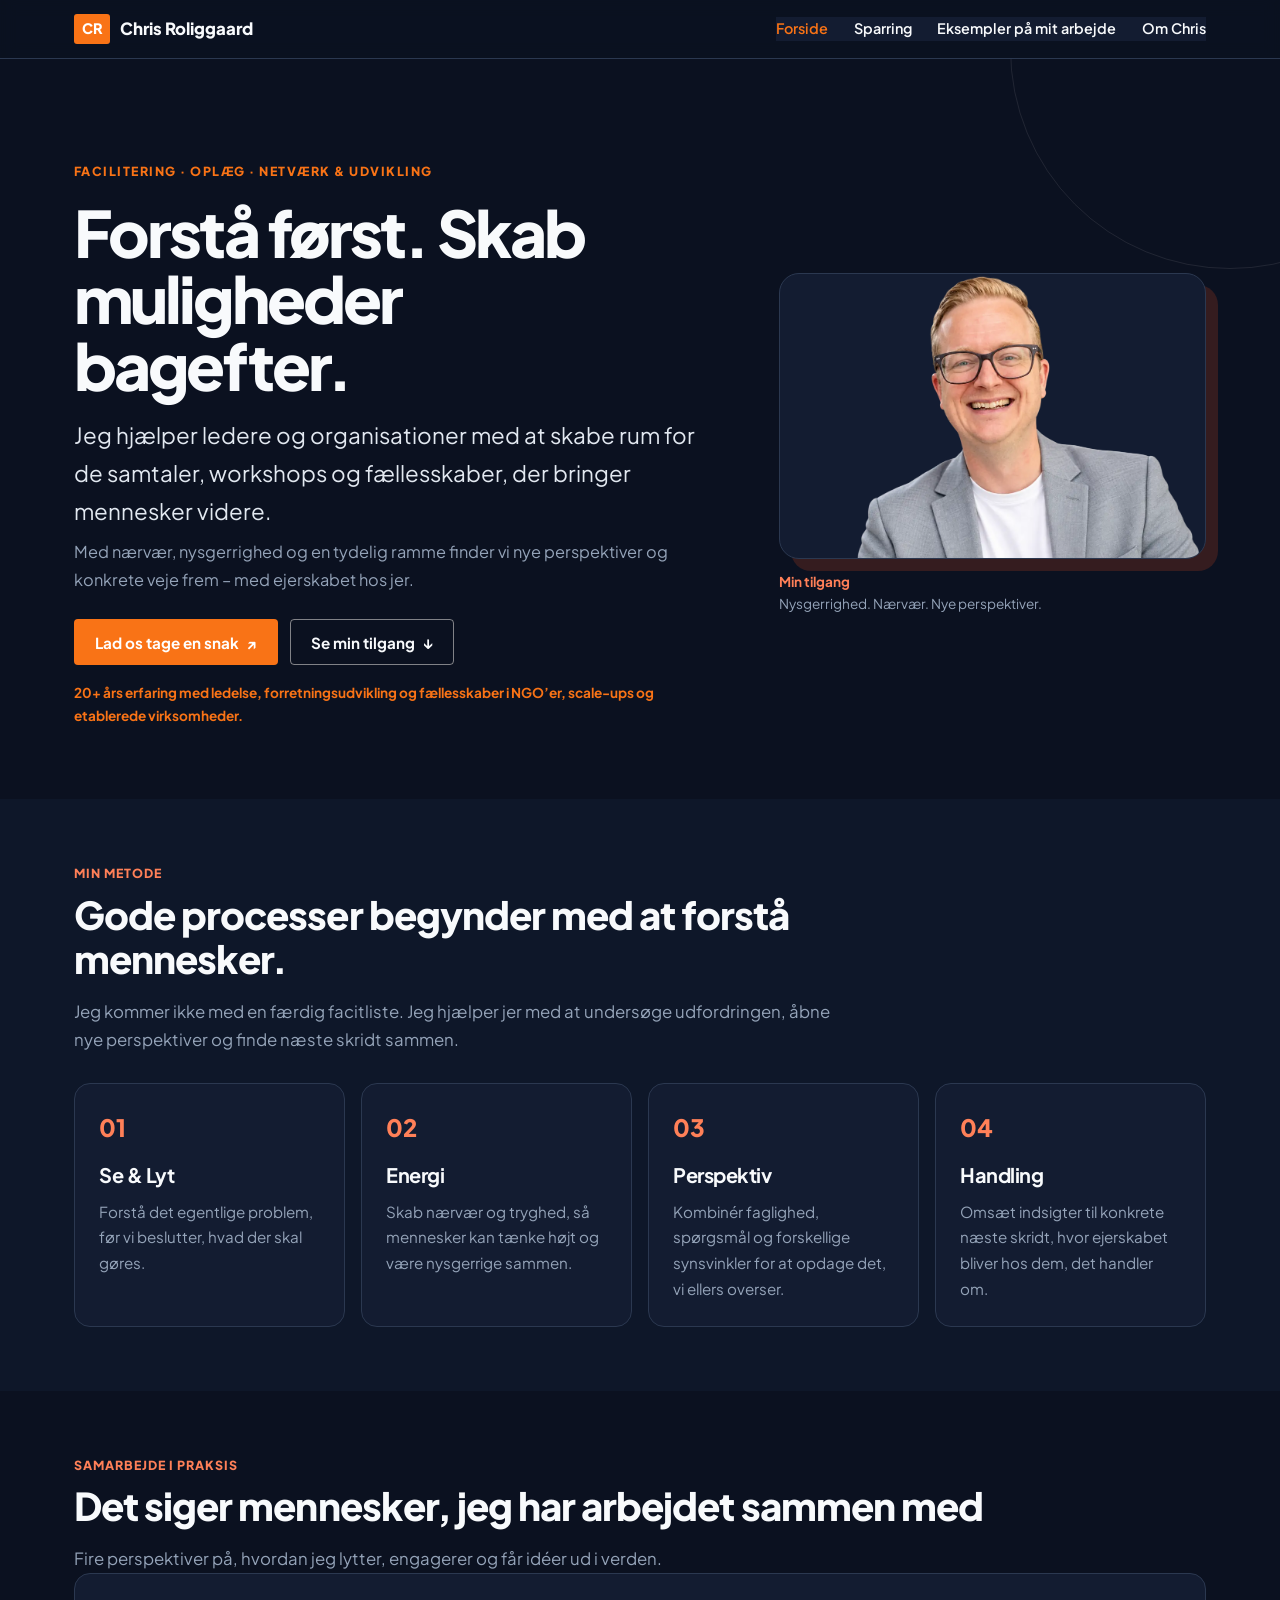
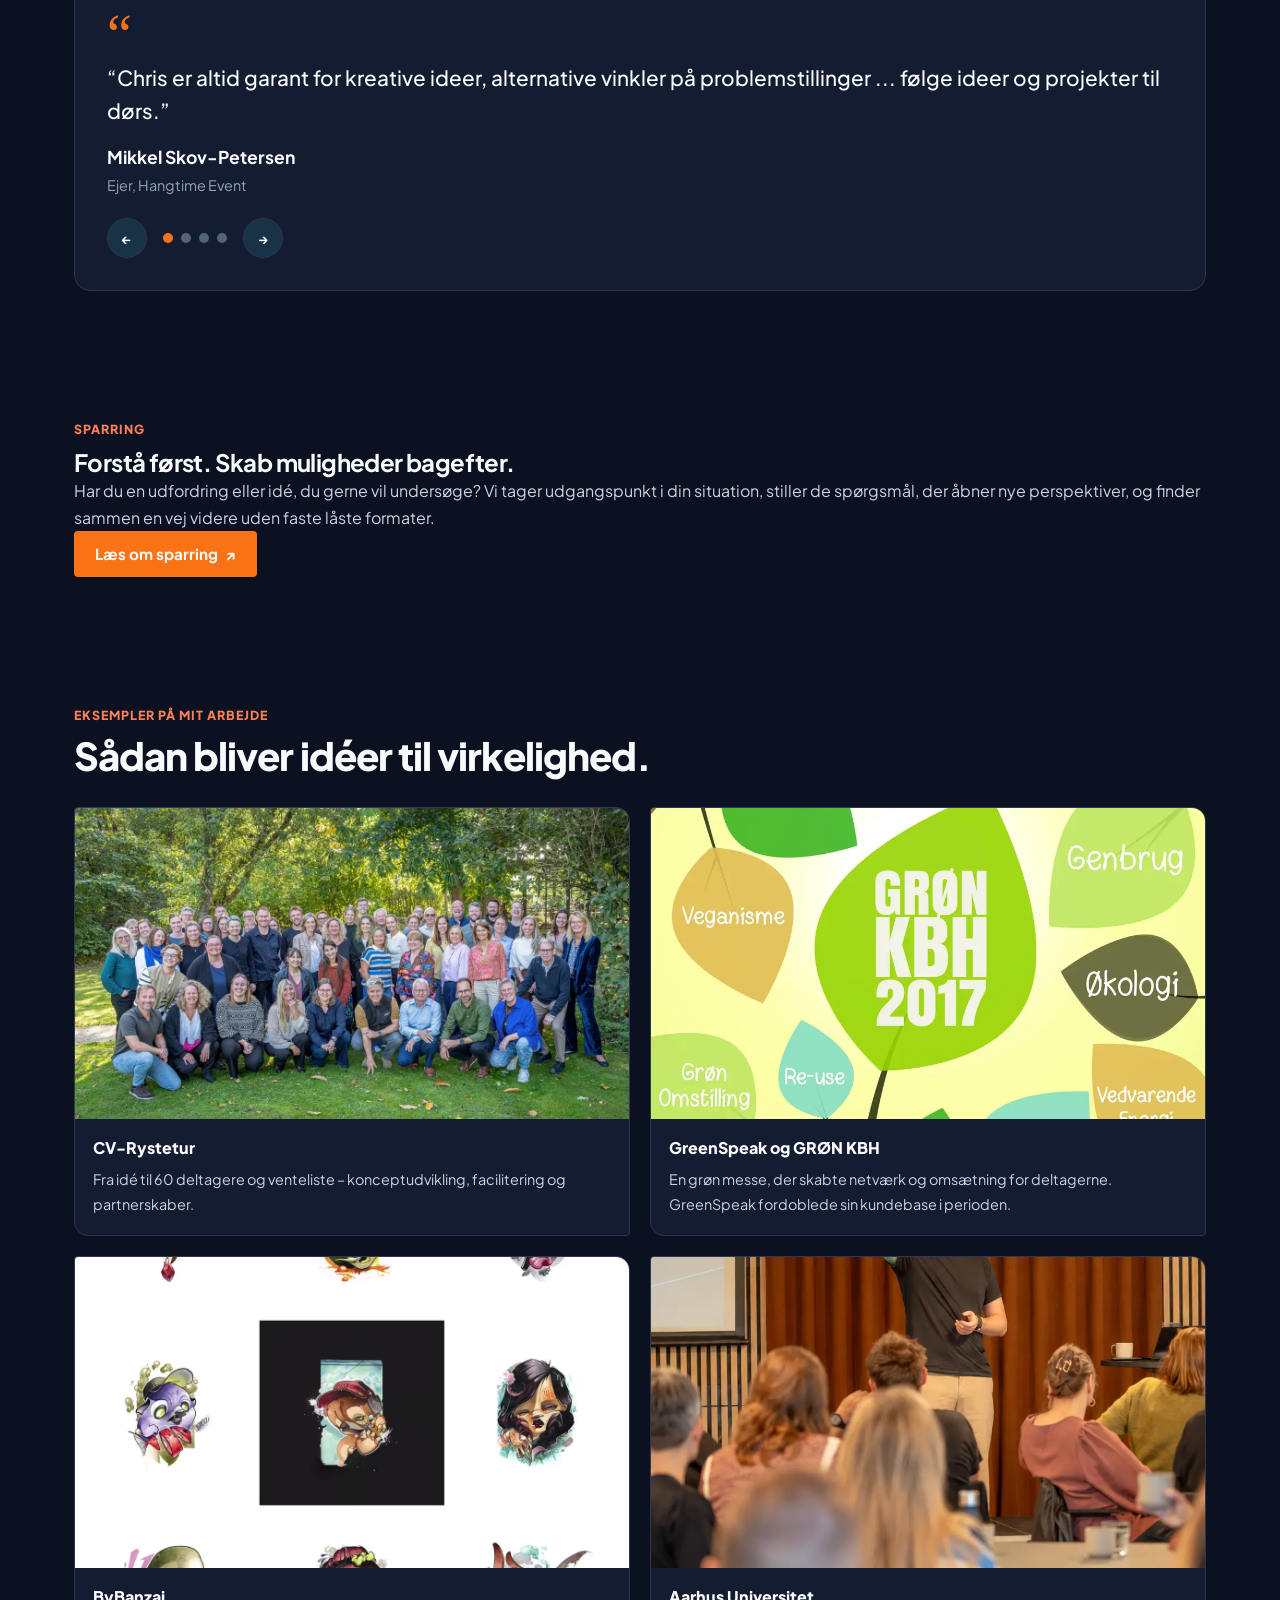
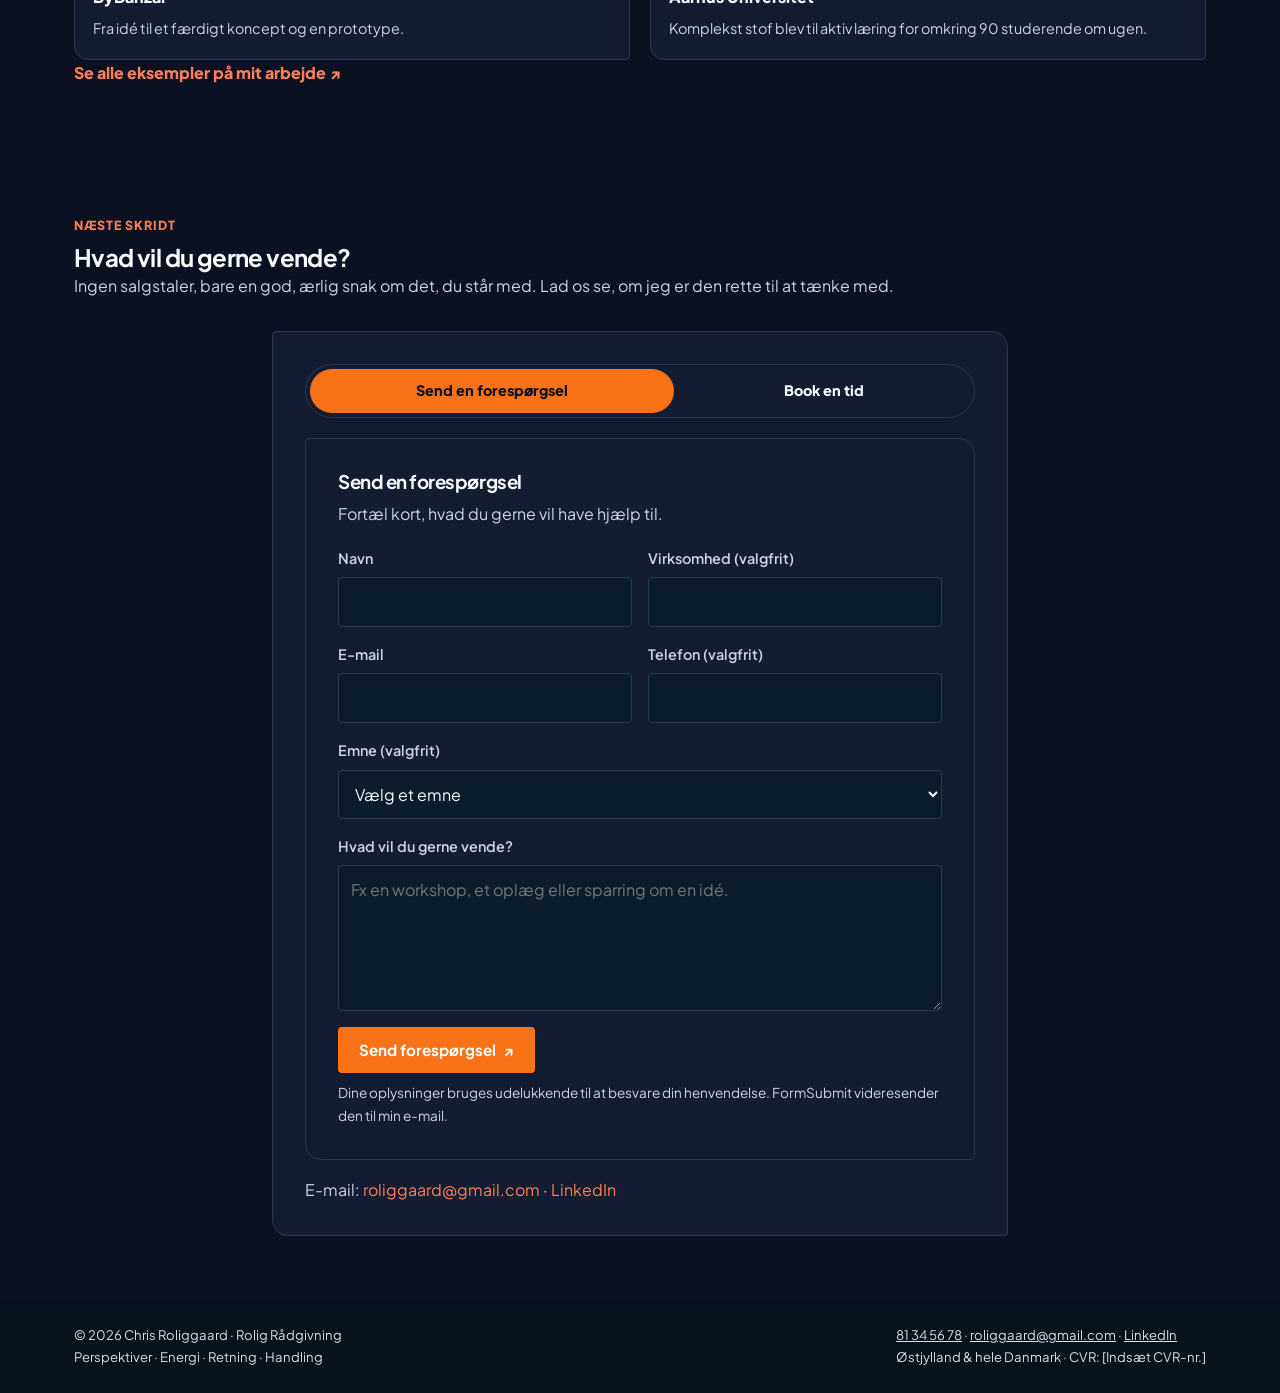
==== commit be00024b: "Aktivér direkte afsendelse til den godkendte modtager" ====
--- a/index.html
+++ b/index.html
@@ -257,22 +257,31 @@
           <div class="contact-panel" id="kontaktformular">
             <h3>Send en forespørgsel</h3>
             <p>Fortæl kort, hvad du gerne vil have hjælp til.</p>
-            <form class="contact-form" aria-describedby="kontakt-privatliv">
-              <div class="contact-form-grid"><label>Dit navn<input type="text" name="name" required></label><label>Din e-mail<input type="email" name="email" required></label></div>
-              <label>Hvad handler din henvendelse om?
-                <select name="topic" required>
-                  <option value="" disabled selected>Vælg et emne</option>
+            <form class="contact-form" action="https://formsubmit.co/roliggaard@gmail.com" method="post" aria-describedby="kontakt-privatliv">
+              <input type="hidden" name="_subject" value="Ny forespørgsel via Rolig Rådgivning">
+              <input type="hidden" name="_template" value="table">
+              <input type="text" name="_honey" tabindex="-1" autocomplete="off" hidden>
+              <div class="contact-form-grid">
+                <label>Navn<input type="text" name="name" autocomplete="name" maxlength="120" required></label>
+                <label>Virksomhed (valgfrit)<input type="text" name="company" autocomplete="organization" maxlength="160"></label>
+                <label>E-mail<input type="email" name="email" autocomplete="email" maxlength="254" required></label>
+                <label>Telefon (valgfrit)<input type="tel" name="phone" autocomplete="tel" maxlength="40"></label>
+              </div>
+              <label>Emne (valgfrit)
+                <select name="topic">
+                  <option value="">Vælg et emne</option>
                   <option>Facilitering &amp; Workshop</option>
                   <option>Oplæg &amp; Formidling</option>
                   <option>Netværk &amp; Konceptudvikling</option>
                   <option>Sparring / Samarbejde</option>
                 </select>
               </label>
-              <label>Hvad vil du gerne vende?<textarea name="message" rows="4" required></textarea></label>
-              <button class="btn btn-primary" type="submit" disabled>Åbn e-mail med besked <span aria-hidden="true">↗</span></button>
-              <p class="contact-form-note" id="kontakt-privatliv">Dine oplysninger bruges udelukkende til at besvare din henvendelse.</p>
+              <label>Hvad vil du gerne vende?
+                <textarea name="message" rows="5" maxlength="3000" required placeholder="Fx en workshop, et oplæg eller sparring om en idé."></textarea>
+              </label>
+              <button class="btn btn-primary" type="submit">Send forespørgsel <span aria-hidden="true">↗</span></button>
+              <p class="contact-form-note" id="kontakt-privatliv">Dine oplysninger bruges udelukkende til at besvare din henvendelse. FormSubmit videresender den til min e-mail.</p>
               <p class="contact-form-note" role="status"></p>
-              <noscript><p>Skriv direkte til <a href="mailto:roliggaard@gmail.com">roliggaard@gmail.com</a>.</p></noscript>
             </form>
           </div>
 
@@ -300,6 +309,6 @@
       </div>
     </div>
   </footer>
-  <script src="script.js?v=13.1"></script>
+  <script src="script.js?v=13.2"></script>
 </body>
 </html>
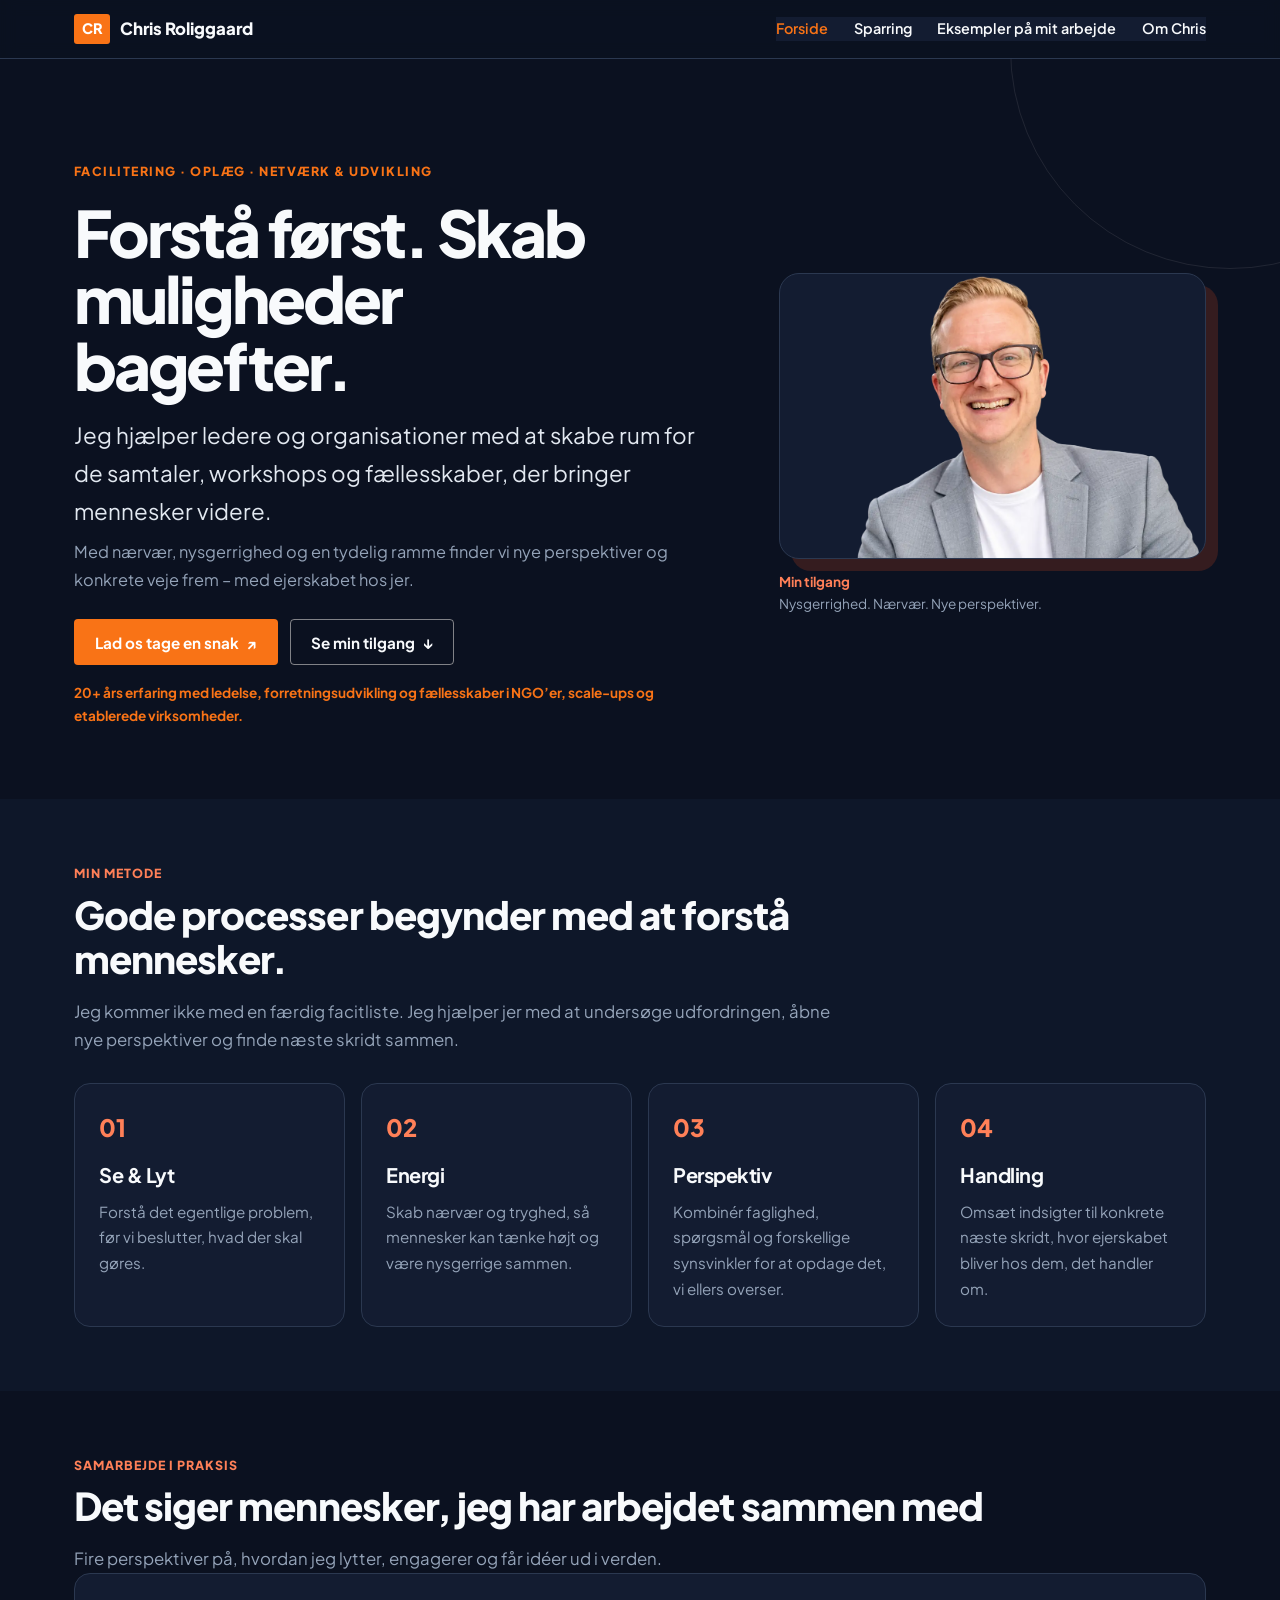
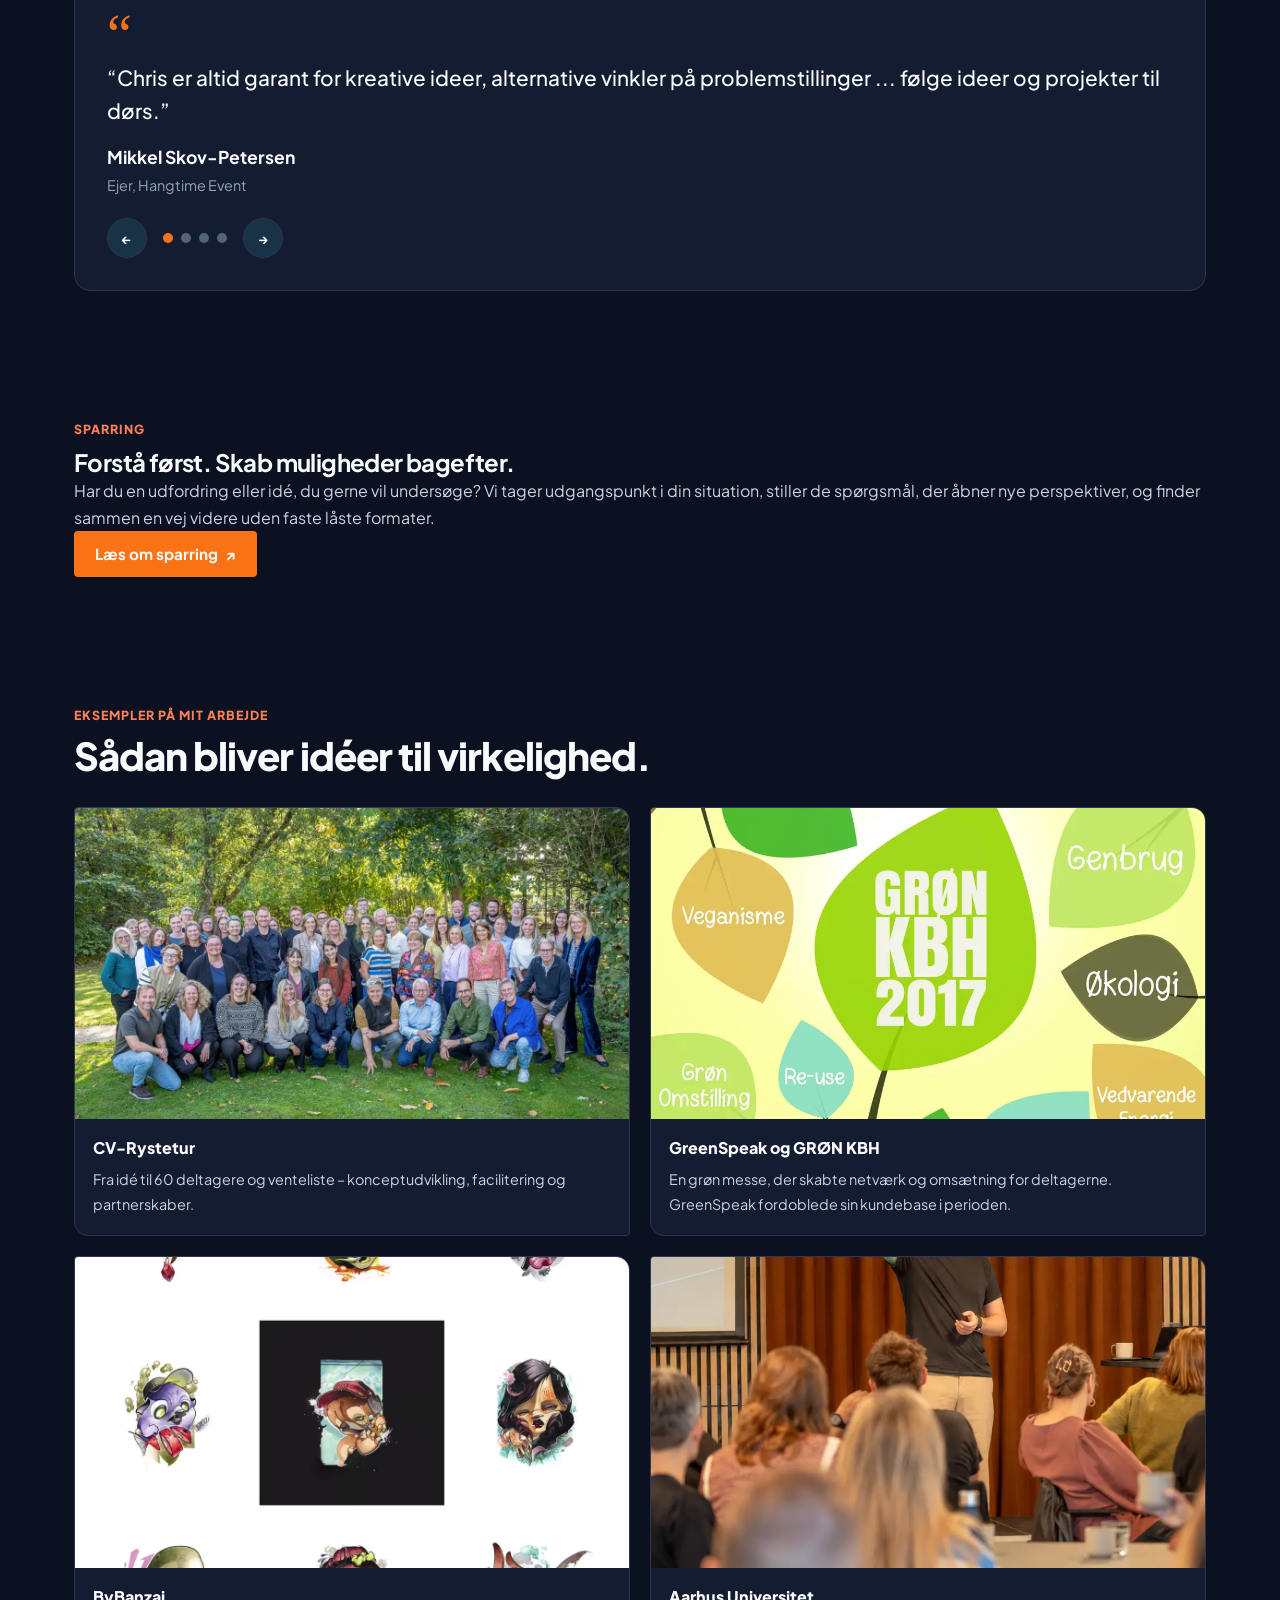
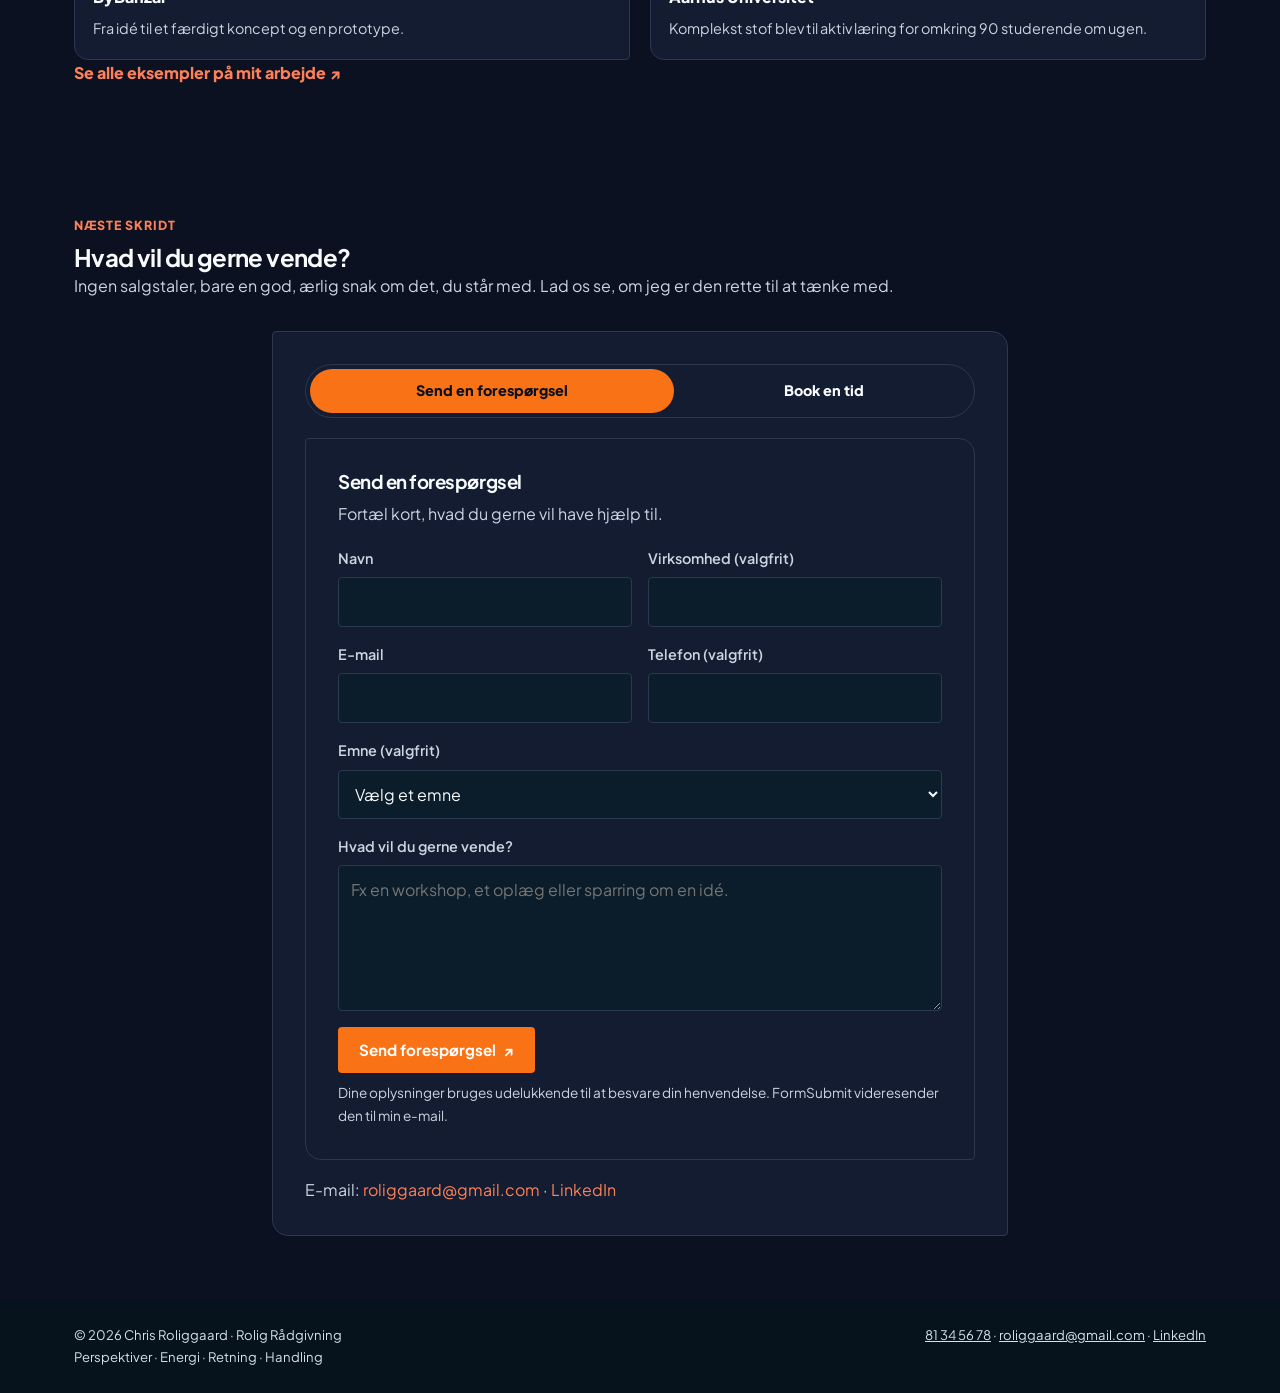
==== commit 5ed93d84: "Fjern lokation og CVR-pladsholder fra footeren" ====
--- a/index.html
+++ b/index.html
@@ -305,10 +305,9 @@
       </div>
       <div>
         <p><a href="tel:+4581345678">81 34 56 78</a> · <a href="mailto:roliggaard@gmail.com">roliggaard@gmail.com</a> · <a href="https://www.linkedin.com/in/chrisroliggaard/">LinkedIn</a></p>
-        <p>Østjylland &amp; hele Danmark · CVR: [Indsæt CVR-nr.]</p>
       </div>
     </div>
   </footer>
-  <script src="script.js?v=13.2"></script>
+  <script src="script.js?v=13.3"></script>
 </body>
 </html>
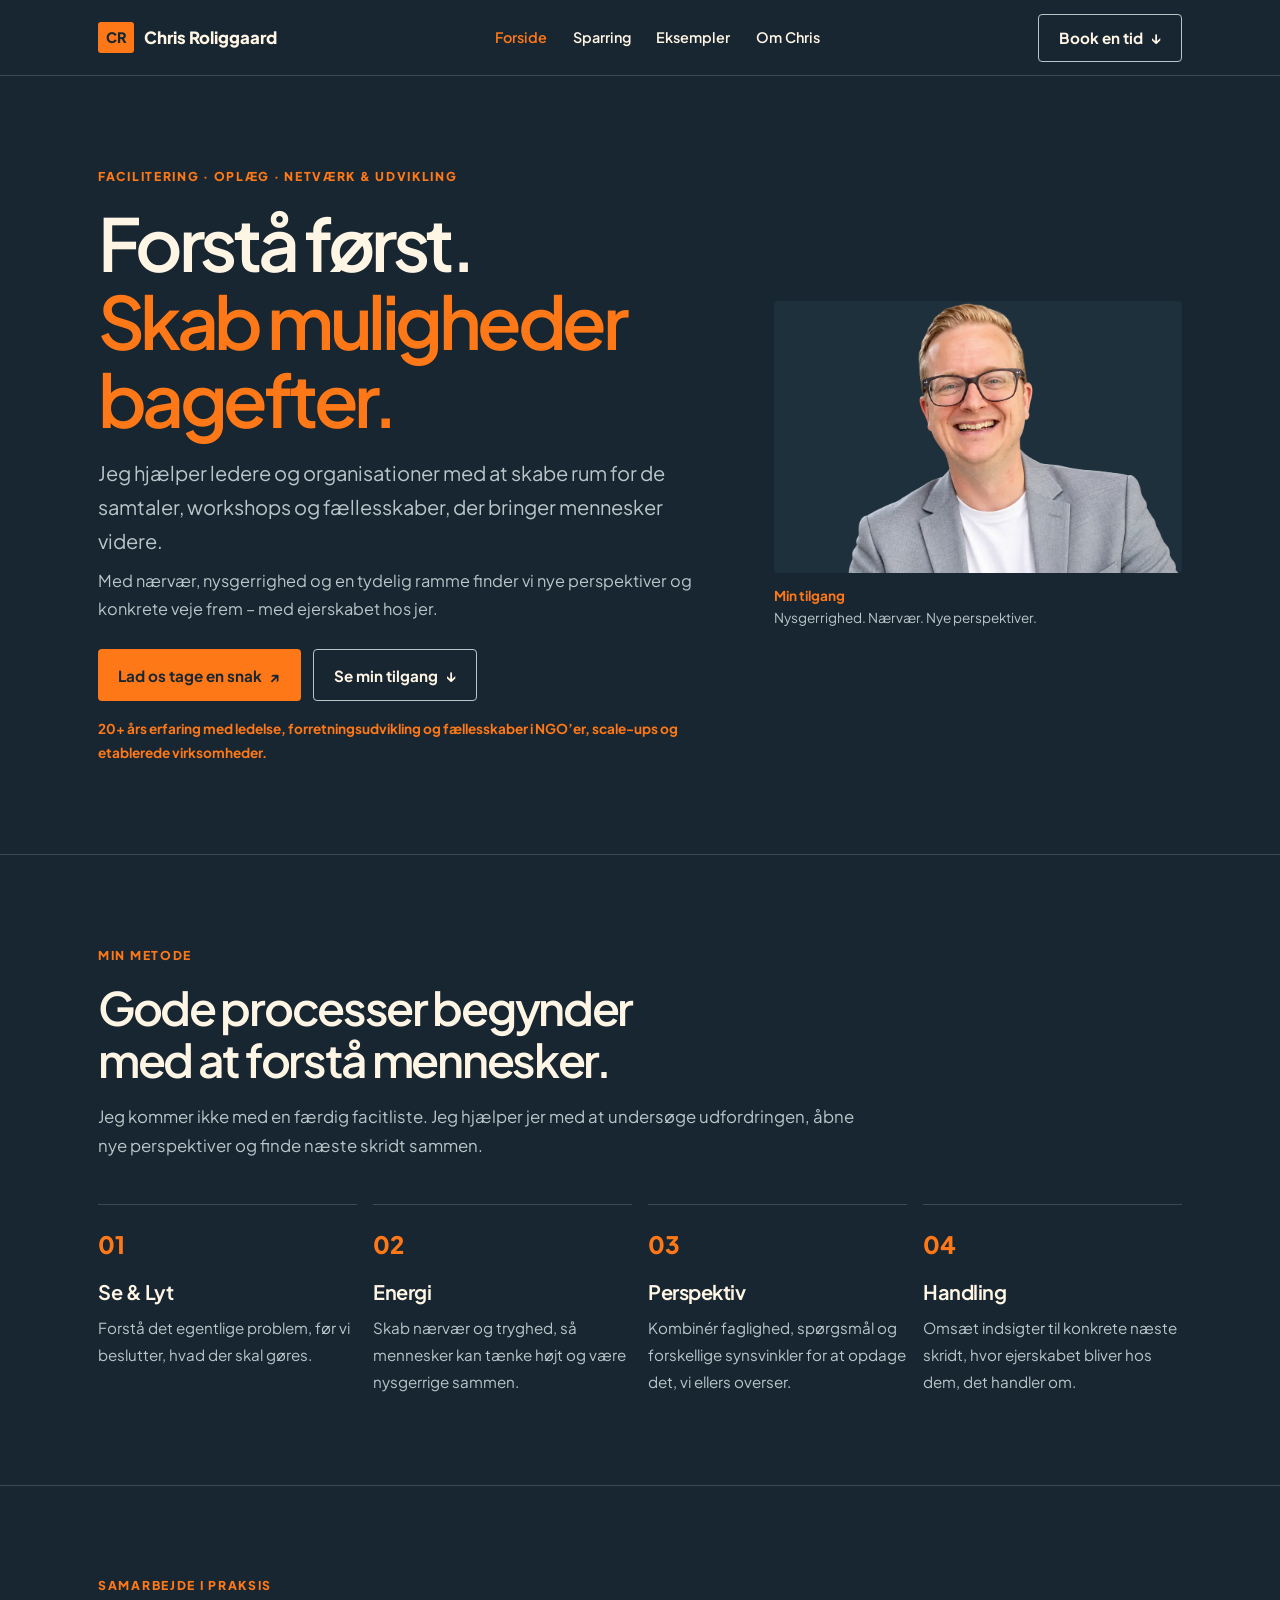
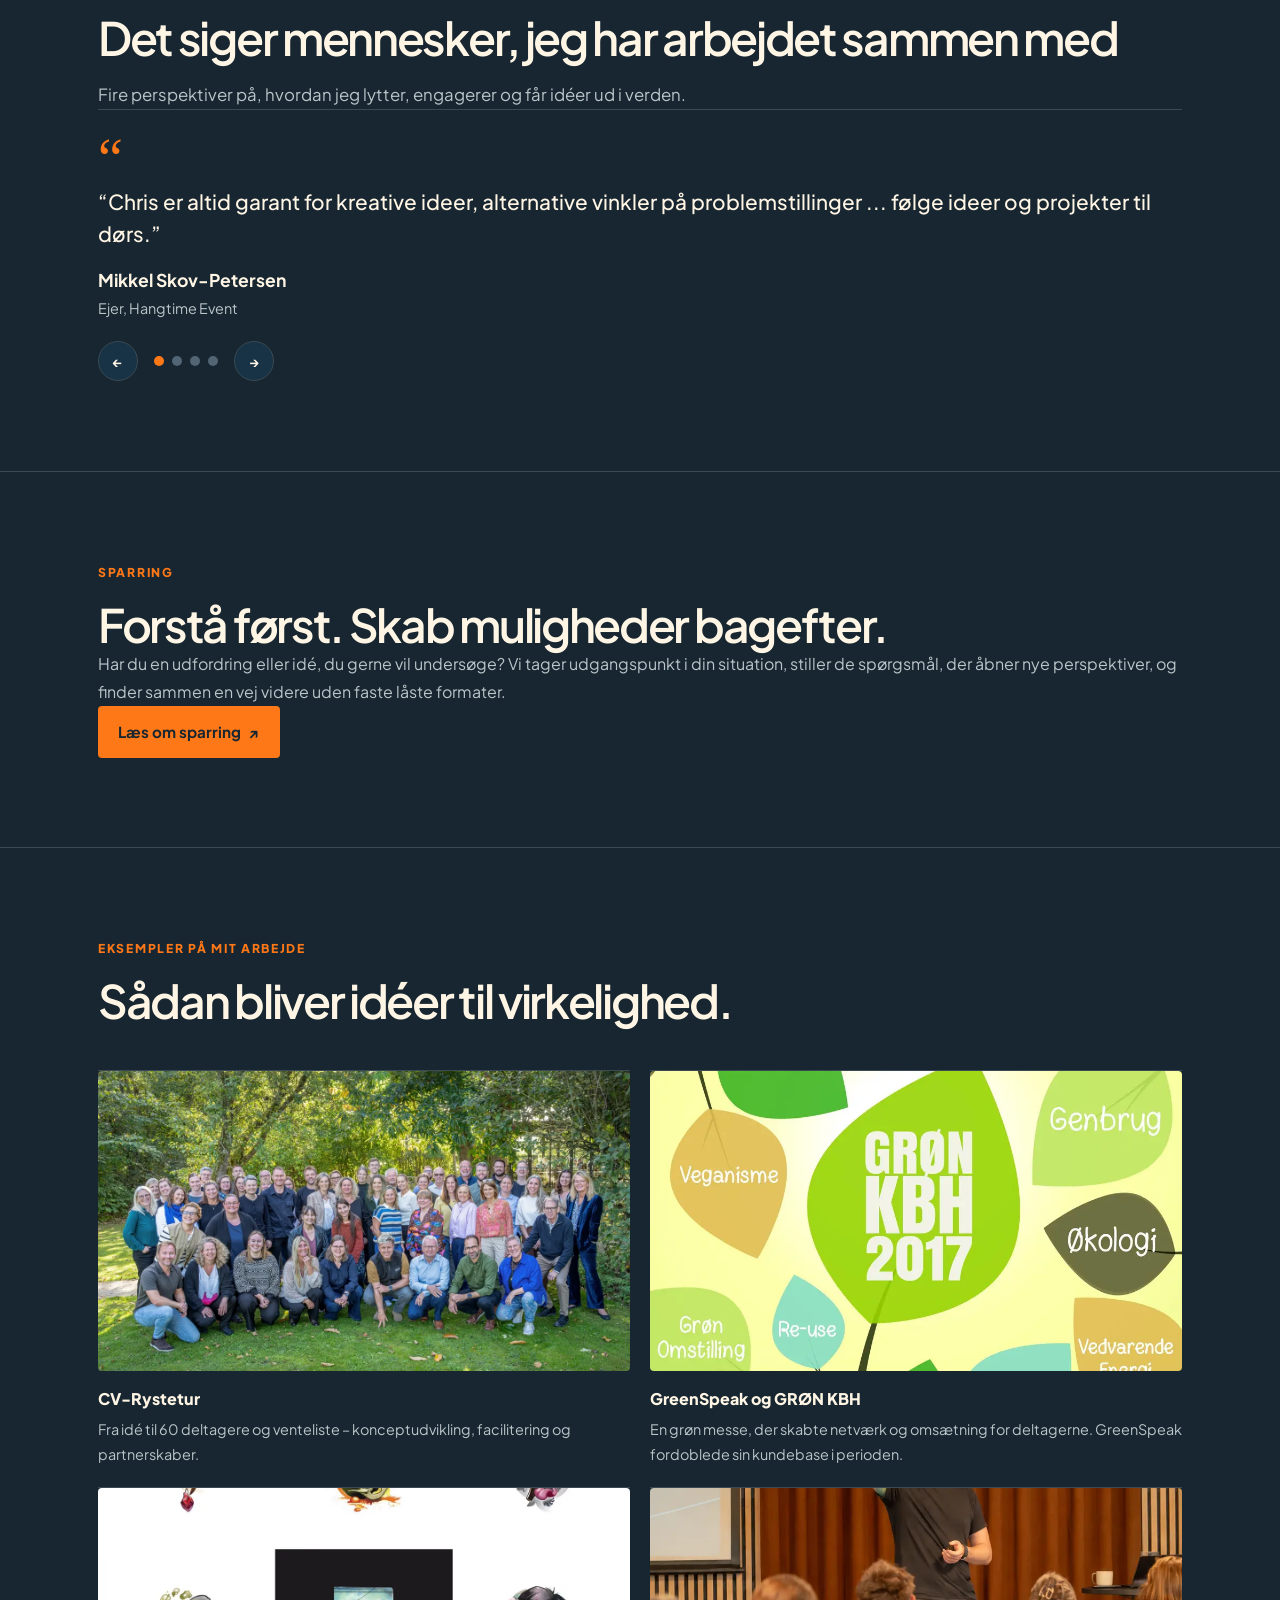
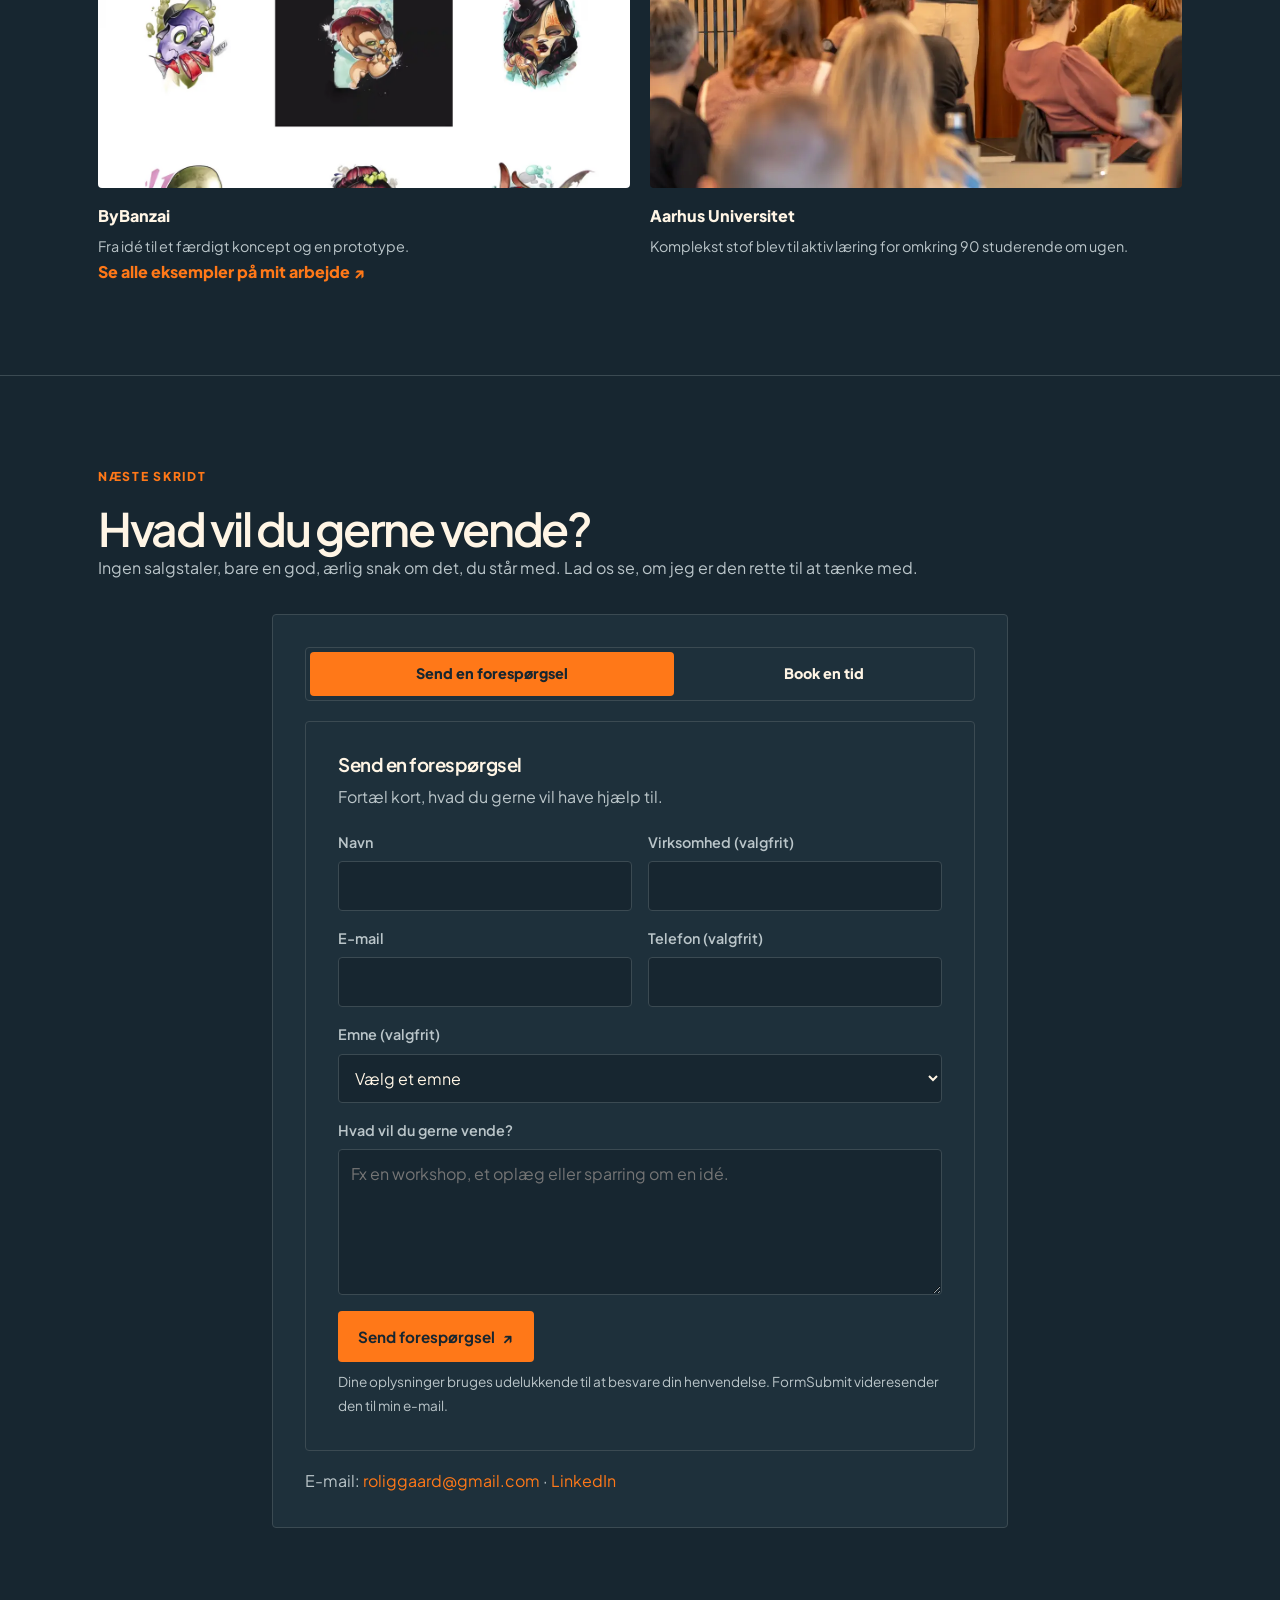
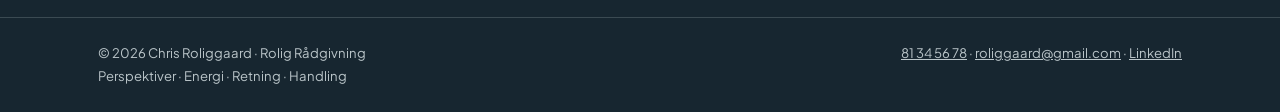
==== commit bf6ed8c2: "Anvend det fælles design på index.html" ====
--- a/index.html
+++ b/index.html
@@ -3,7 +3,7 @@
 <head>
   <meta charset="UTF-8">
   <meta name="viewport" content="width=device-width, initial-scale=1">
-  <meta name="theme-color" content="#0b1120">
+  <meta name="theme-color" content="#172630">
   <meta name="description" content="Chris Roliggaard hjælper ledere og organisationer med facilitering, workshops, fællesskaber og udvikling. Forstå først. Skab muligheder bagefter.">
   <title>Chris Roliggaard | Facilitering, workshops og udvikling</title>
   <link rel="canonical" href="https://roligraadgivning.github.io/">
@@ -17,7 +17,7 @@
   <meta property="og:image:width" content="1200">
   <meta property="og:image:height" content="627">
   <meta name="twitter:card" content="summary_large_image">
-  <link rel="stylesheet" href="styles.css?v=13.1">
+  <link rel="stylesheet" href="styles.css?v=14.0">
   <link rel="preconnect" href="https://fonts.googleapis.com">
   <link rel="preconnect" href="https://fonts.gstatic.com" crossorigin>
   <link href="https://fonts.googleapis.com/css2?family=Plus+Jakarta+Sans:wght@400;500;600;700;800&display=swap" rel="stylesheet">
@@ -114,14 +114,13 @@
   <header class="site-header">
     <div class="container nav">
       <a class="brand" href="index.html" aria-label="Chris Roliggaard – forsiden"><span class="brand-mark">CR</span>Chris Roliggaard</a>
-      <button class="menu-toggle" type="button" aria-expanded="false" aria-controls="site-nav" aria-label="Åbn menu"><span></span><span></span></button>
       <nav class="nav-links" id="site-nav" aria-label="Hovednavigation">
         <a href="index.html" aria-current="page">Forside</a>
         <a href="sparring.html">Sparring</a>
-        <a href="eksempler.html">Eksempler på mit arbejde</a>
+        <a href="eksempler.html">Eksempler</a>
         <a href="om-chris.html">Om Chris</a>
       </nav>
-      <a class="btn btn-primary nav-cta" href="#booking">Tag en snak <span aria-hidden="true">↓</span></a>
+      <a class="btn btn-outline nav-cta" href="#booking">Book en tid <span aria-hidden="true">↓</span></a>
     </div>
   </header>
 
@@ -130,7 +129,7 @@
       <div class="container hero-grid">
         <div class="hero-copy-block">
           <p class="hero-eyebrow">FACILITERING · OPLÆG · NETVÆRK &amp; UDVIKLING</p>
-          <h1>Forstå først. Skab muligheder bagefter.</h1>
+          <h1>Forstå først. <span class="headline-accent">Skab muligheder bagefter.</span></h1>
           <p class="hero-copy">Jeg hjælper ledere og organisationer med at skabe rum for de samtaler, workshops og fællesskaber, der bringer mennesker videre.</p>
           <p class="hero-supporting">Med nærvær, nysgerrighed og en tydelig ramme finder vi nye perspektiver og konkrete veje frem – med ejerskabet hos jer.</p>
           <div class="hero-actions">
--- a/styles.css
+++ b/styles.css
@@ -511,7 +511,7 @@
   color: #d7e0e6;
   font-size: .9rem;
 }
-.nav-links a:hover, .nav-links a[aria-current="page"] { color: #ff8058; }
+.nav-links a:hover, .nav-links a[aria-current="page"] { color: var(--orange); }
 .menu-toggle span { background: var(--warm-white); }
 
 /* Buttons: one recognizable treatment across the site */
@@ -526,8 +526,8 @@
   border: 1px solid transparent;
   text-align: center;
 }
-.btn-primary { background: var(--orange); color: #fff; }
-.btn-primary:hover { background: var(--orange-hover); color: #fff; transform: translateY(-1px); }
+.btn-primary { background: var(--orange); color: var(--navy); }
+.btn-primary:hover { background: var(--orange-hover); color: var(--navy); transform: translateY(-1px); }
 .btn-outline {
   background: transparent;
   color: var(--warm-white);
@@ -583,7 +583,7 @@
 .hero-benefits strong { color: var(--warm-white); }
 .hero-actions { gap: .75rem; margin-bottom: 1rem; }
 .hero-note {
-  color: #ff8058;
+  color: var(--orange);
   font-size: .85rem;
   font-weight: 700;
   letter-spacing: .035em;
@@ -595,7 +595,7 @@
   box-shadow: 12px 12px 0 rgba(244,81,30,.18);
 }
 .photo-caption { color: var(--muted-copy); }
-.photo-caption span { color: #ff8058; }
+.photo-caption span { color: var(--orange); }
 
 /* Shared section rhythm: compact and consistent */
 .section { padding: clamp(2.8rem, 5vw, 4.25rem) 0; }
@@ -611,7 +611,7 @@
   letter-spacing: -.04em;
 }
 .section-kicker, .eyebrow {
-  color: #ff8058;
+  color: var(--orange);
   font-size: .78rem;
   font-weight: 800;
   text-transform: uppercase;
@@ -630,7 +630,7 @@
   overflow: hidden;
 }
 .value-card { padding: 1.5rem; }
-.value-icon, .case-meta { color: #ff8058; }
+.value-icon, .case-meta { color: var(--orange); }
 .value-card h3, .case-card h2, .case-card h3 { color: var(--warm-white); }
 .value-card p, .case-card p { color: var(--body-copy); }
 .highlight-box {
@@ -694,11 +694,11 @@
 .home-example-card:hover, .case-card:hover, .value-card:hover {
   border-color: #536b7a;
 }
-.home-examples-link, .text-link { color: #ff8058; font-weight: 800; }
-.home-examples-link:hover, .text-link:hover { color: #ffb199; }
+.home-examples-link, .text-link { color: var(--orange); font-weight: 800; }
+.home-examples-link:hover, .text-link:hover { color: var(--orange-hover); }
 .case-card { padding: clamp(1.25rem, 2.5vw, 1.8rem); }
 .case-card-image { width: 100%; border-radius: 4px; margin-bottom: 1.1rem; }
-.case-label { color: #ff8058; font-size: .85rem; margin-top: 1rem; }
+.case-label { color: var(--orange); font-size: .85rem; margin-top: 1rem; }
 .case-feature {
   display: grid;
   grid-template-columns: minmax(0, 1fr) minmax(300px, .9fr);
@@ -749,9 +749,9 @@
 }
 .booking-widget h2, .booking-widget h3 { color: var(--warm-white); }
 .booking-widget p, .booking-widget label, .contact-detail { color: var(--body-copy); }
-.booking-widget a:not(.btn) { color: #ff8058; }
+.booking-widget a:not(.btn) { color: var(--orange); }
 .contact-form input, .contact-form select, .contact-form textarea {
-  background: #0b1d2b;
+  background: var(--navy);
   color: var(--warm-white);
   border: 1px solid var(--navy-border);
   border-radius: 4px;
@@ -771,11 +771,9 @@
   font-size: .82rem;
 }
 .footer-inner { gap: 1rem; }
-.footer-inner p { color: #d7e0e6; }
+.footer-inner p { color: var(--body-copy); }
 .footer-inner a { color: inherit; text-decoration: underline; }
 
-/* Navigation CTA hidden so the homepage has one primary action */
-.nav-cta { display: none !important; }
 
 /* Mobile: retain same type, contrast and spacing */
 @media (max-width: 900px) {
@@ -813,17 +811,17 @@
 
 /* V13 — brand refinement and homepage hierarchy */
 :root {
-  --navy: #0b1120;
-  --navy-raised: #131c31;
-  --navy-border: #2b3850;
-  --orange: #f97316;
-  --orange-hover: #ea580c;
-  --warm-white: #f8fafc;
-  --body-copy: #cbd5e1;
-  --muted-copy: #94a3b8;
+  --navy: #172630;
+  --navy-raised: #1e303b;
+  --navy-border: #3b4a52;
+  --orange: #ff7818;
+  --orange-hover: #ff9b51;
+  --warm-white: #fff5e5;
+  --body-copy: #bac5c9;
+  --muted-copy: var(--body-copy);
 }
 body { background: var(--navy); color: var(--warm-white); }
-.site-header { background: rgba(11, 17, 32, .94); border-bottom: 1px solid var(--navy-border); }
+.site-header { background: var(--navy); border-bottom: 1px solid var(--navy-border); }
 .nav-links { background: var(--navy-raised); }
 .nav-links a { color: var(--warm-white); }
 .nav-links a:hover, .nav-links a[aria-current="page"] { color: var(--orange); }
@@ -838,7 +836,7 @@
 .hero-photo-frame { background: var(--navy-raised); border: 1px solid var(--navy-border); border-radius: 1.25rem; }
 .hero-photo { width: 100%; height: auto; aspect-ratio: 3 / 2; object-fit: cover; object-position: center 35%; }
 .photo-caption { color: var(--muted-copy); }
-.value-prop-section { background: #0e1729; }
+.value-prop-section { background: var(--navy); }
 .section-heading { max-width: 760px; }
 .section-heading h2, .testimonials h2 { letter-spacing: -.025em; }
 .section-intro { margin-top: 1rem; max-width: 48rem; color: var(--muted-copy); font-size: 1.05rem; }
@@ -848,9 +846,9 @@
 .value-card p, .testimonial-slide figcaption span { color: var(--muted-copy); }
 .testimonials { background: var(--navy); }
 .testimonial-slide blockquote { color: var(--warm-white); }
-.section-blue { background: #101a2e; }
-input, textarea, select { background: #0b1120; color: var(--warm-white); border-color: var(--navy-border); }
-:focus-visible { outline: 3px solid #fb923c; outline-offset: 3px; }
+
+input, textarea, select { background: var(--navy); color: var(--warm-white); border-color: var(--navy-border); }
+:focus-visible { outline: 3px solid var(--orange); outline-offset: 3px; }
 @media (max-width: 900px) {
   .hero-grid { grid-template-columns: 1fr; }
   .hero h1 { max-width: 15ch; }
@@ -896,7 +894,7 @@
 
 .contact-switch a[aria-current="true"]:not(.btn) {
   background: var(--orange);
-  color: #0b1120;
+  color: var(--navy);
 }
 
 .contact-panel {
@@ -953,3 +951,169 @@
     grid-template-columns: 1fr;
   }
 }
+
+/* Shared typography, navigation and editorial layouts */
+:root {
+  color-scheme: dark;
+  --section-space: clamp(3.5rem, 7vw, 6.5rem);
+  --content-gutter: clamp(1.25rem, 4vw, 3rem);
+  --reading-width: 68ch;
+  --title-size: clamp(2.55rem, 5.7vw, 4.65rem);
+  --section-title-size: clamp(1.85rem, 3.6vw, 3.05rem);
+}
+
+.container { padding-inline: var(--content-gutter); }
+.site-header { backdrop-filter: none; }
+.nav { gap: 1rem; }
+.nav-links { background: transparent; }
+.brand-mark, .skip-link { color: var(--navy); }
+.nav-cta { white-space: nowrap; }
+
+.btn { min-height: 48px; }
+.btn-primary { padding: .95rem 1.2rem; }
+.btn-outline { border-color: var(--body-copy); }
+
+.hero, .page-hero, .section { padding-block: var(--section-space); }
+.hero::after { content: none; }
+.hero h1, .page-hero h1 {
+  max-width: 20ch;
+  font-size: var(--title-size);
+  font-weight: 600;
+  line-height: 1.07;
+  letter-spacing: -.062em;
+  text-wrap: balance;
+  margin: 0 0 1.15rem;
+}
+.headline-accent { color: var(--orange); }
+main > section h2, .section-heading h2, .testimonials-heading h2, .home-about h2 {
+  font-size: var(--section-title-size);
+  font-weight: 600;
+  letter-spacing: -.05em;
+  line-height: 1.14;
+  text-wrap: balance;
+}
+main > section h3 { font-weight: 650; }
+.hero-eyebrow, .eyebrow, .section-kicker, .case-meta, .case-card .case-label {
+  margin-bottom: 1rem;
+  color: var(--orange);
+  font-size: .76rem;
+  font-weight: 800;
+  letter-spacing: .14em;
+  text-transform: uppercase;
+}
+.hero-copy, .page-hero .hero-copy {
+  max-width: 58ch;
+  color: var(--body-copy);
+  font-size: clamp(1.02rem, 1.6vw, 1.25rem);
+  line-height: 1.72;
+}
+.hero-supporting { color: var(--body-copy); }
+p, main > section li { line-height: 1.75; }
+
+main > .section, .site-footer {
+  border-top: 1px solid var(--navy-border);
+  background: var(--navy);
+}
+.section-heading { margin-bottom: clamp(1.5rem, 4vw, 2.75rem); }
+.hero-photo-frame, .case-presentation img, .case-card-image, .profile-portrait {
+  border: 0;
+  border-radius: 4px;
+  box-shadow: none;
+}
+.value-card, .testimonial-card, .home-example-card {
+  border: 0;
+  border-top: 1px solid var(--navy-border);
+  border-radius: 0;
+  background: transparent;
+}
+.value-card, .testimonial-card { padding: 1.2rem 0 0; }
+.home-example-card > img { border-radius: 4px; }
+.home-example-card > span { padding: .95rem 0 .3rem; }
+.home-example-description { padding: 0; }
+
+.container.content-narrow { max-width: calc(var(--reading-width) + 2 * var(--content-gutter)); }
+.content-narrow > p { margin-top: 1rem; }
+.content-narrow > h2:not(:first-child) { margin-top: 2.75rem; }
+.content-narrow > .section-kicker + h2 { margin-top: 0; }
+.highlight-box {
+  margin-block: 2rem;
+  padding: 1.35rem 0;
+  border: solid var(--navy-border);
+  border-width: 1px 0;
+  border-radius: 0;
+  background: transparent;
+}
+.highlight-box h3 { color: var(--orange); }
+.highlight-box ul { padding-inline-start: 1.25rem; }
+.prose-actions { margin-top: 2rem; }
+
+.case-grid { display: grid; grid-template-columns: 1fr; gap: 0; }
+.case-grid .case-card {
+  display: grid;
+  grid-template-columns: minmax(0, .84fr) minmax(0, 1.16fr);
+  gap: clamp(1.35rem, 5vw, 4rem);
+  align-items: start;
+  padding: clamp(2rem, 5vw, 4rem) 0;
+  background: transparent;
+  border: 0;
+  border-top: 1px solid var(--navy-border);
+  border-radius: 0;
+  overflow: visible;
+}
+.case-grid .case-card:first-child { padding-top: 0; border-top: 0; }
+.case-grid .case-card:last-child { padding-bottom: 0; }
+.case-card-image { width: 100%; aspect-ratio: 4 / 3; object-fit: cover; margin: 0; }
+.case-story { max-width: var(--reading-width); }
+.case-story h2 { font-size: clamp(1.6rem, 3vw, 2.35rem); }
+.case-card .case-label { margin: 1.3rem 0 .35rem; }
+
+.profile-hero {
+  display: grid;
+  grid-template-columns: minmax(0, 1.1fr) minmax(0, .9fr);
+  align-items: center;
+  gap: clamp(1.5rem, 5vw, 4rem);
+}
+.profile-portrait { width: 100%; aspect-ratio: 3 / 2; object-fit: cover; }
+.booking-widget { border-radius: 4px; background: var(--navy-raised); }
+.contact-panel { border-radius: 4px; }
+.contact-switch, .contact-switch a:not(.btn) { border-radius: 4px; }
+.footer-inner { flex-wrap: wrap; }
+.footer-inner a { overflow-wrap: anywhere; }
+
+@media (max-width: 900px) {
+  .site-header { position: relative; padding: 1rem 0 .35rem; }
+  .nav { display: grid; grid-template-columns: minmax(0, 1fr) auto; }
+  .nav-links, .nav-links.active {
+    display: grid;
+    grid-template-columns: repeat(4, minmax(0, 1fr));
+    grid-column: 1 / -1;
+    grid-row: 2;
+    position: static;
+    padding: 0;
+    gap: .35rem;
+    border-bottom: 0;
+  }
+  .nav-links a {
+    display: grid;
+    place-items: center;
+    min-height: 44px;
+    padding: .45rem .1rem;
+    border-top: 1px solid var(--navy-border);
+    font-size: .79rem;
+    text-align: center;
+  }
+  .nav-cta { grid-column: 2; grid-row: 1; padding: .5rem .65rem; font-size: .78rem; }
+  .hero-visual { max-width: none; grid-row: 1; }
+  .profile-hero, .case-grid .case-card { grid-template-columns: 1fr; }
+  .case-presentation { grid-row: 1; }
+}
+
+@media (max-width: 380px) {
+  .brand { font-size: .85rem; gap: .35rem; }
+  .brand-mark { padding: .2rem .35rem; }
+  .nav { column-gap: .5rem; }
+}
+
+@media (prefers-reduced-motion: reduce) {
+  html { scroll-behavior: auto; }
+}
